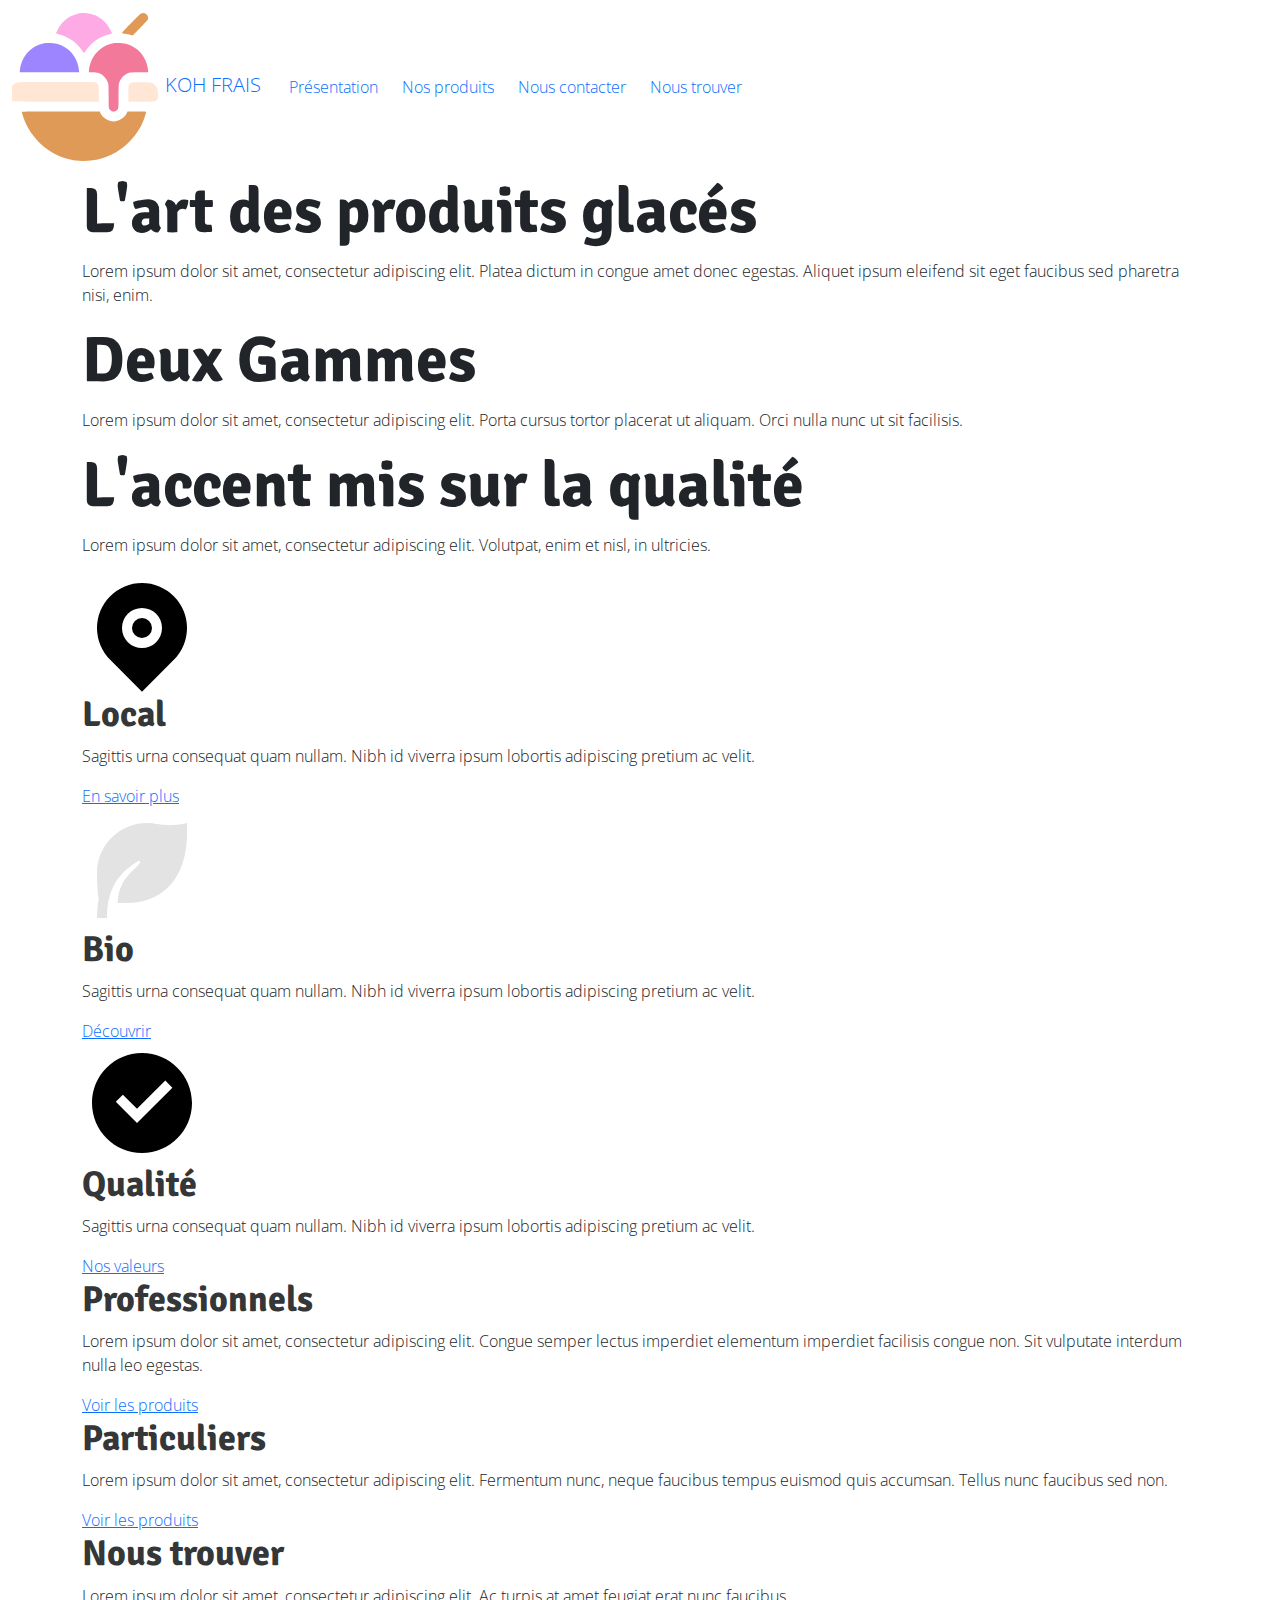
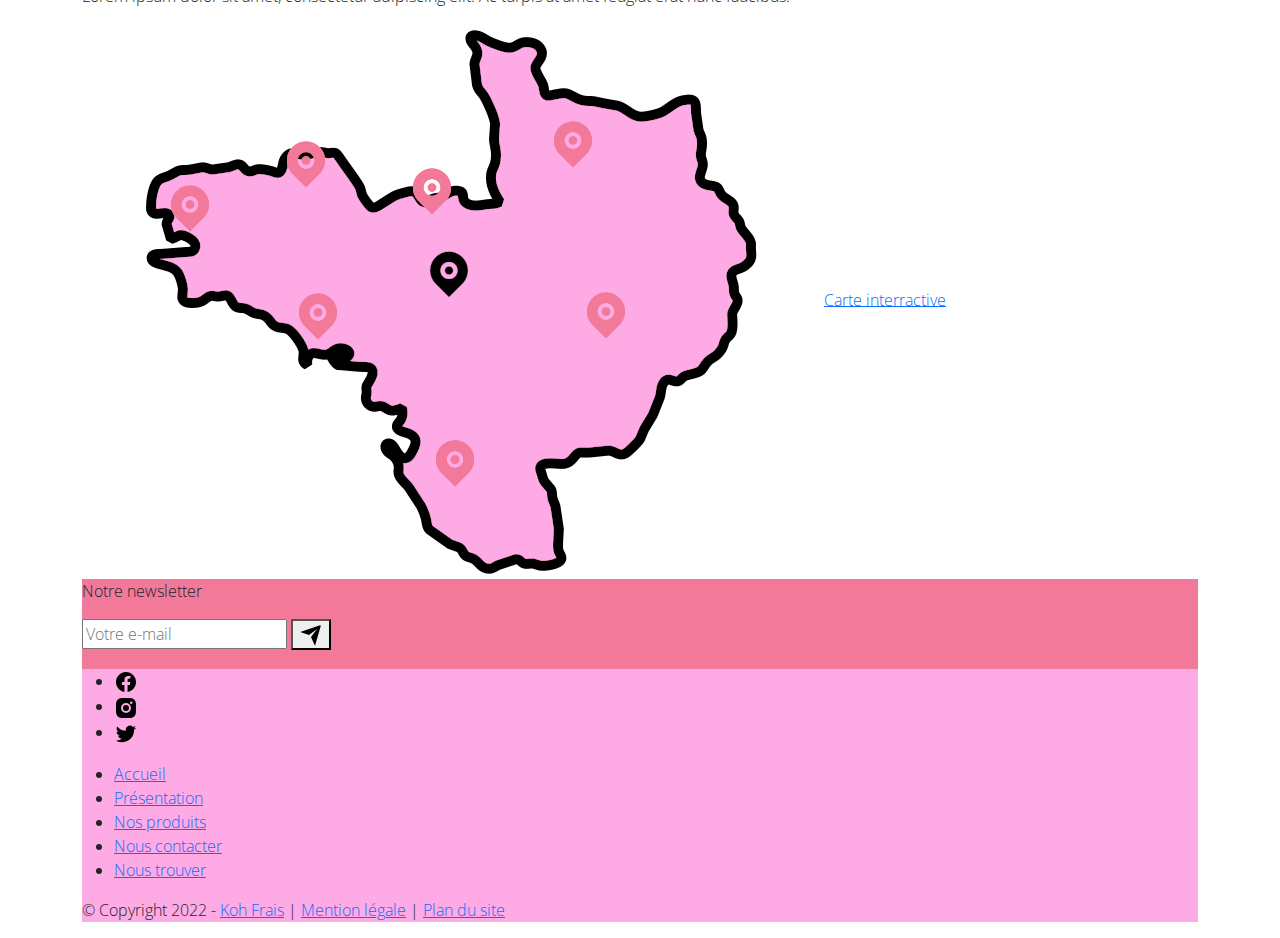
==== index.html @ e8407a73 "Ajout du javascript" ====
<!DOCTYPE html>
<html lang="en">

<head>
    <meta charset="UTF-8">
    <title>Accueil - KohFrais</title>
    <link rel="stylesheet" href="style/bootstrap/bootstrap.css">
    <link rel="stylesheet" href="style/style.css">
</head>

<body>
    <header>
        <nav class="navbar navbar-expand-lg">
            <div class="container-fluid">
                <a href="index.html" class="navbar-brand">
                    <img src="assets/logo/logo_short.svg" alt="Logo de KOHFRAIS">
                    KOH FRAIS
                </a>
                <button class="navbar-toggler" type="button" data-bs-toggle="collapse" data-bs-target="#header_liens" aria-controls="header_liens" aria-expanded="false" aria-label="Afficher le menu">
                    <span class="navbar-toggler-icon"></span>
                </button>
                <div class="collapse navbar-collapse" id="header_liens">
                    <ul class="navbar-nav">
                        <li class="nav-item"><a class="nav-link" href="#">Présentation</a></li>
                        <li class="nav-item"><a class="nav-link" href="#">Nos produits</a></li>
                        <li class="nav-item"><a class="nav-link" href="#">Nous contacter</a></li>
                        <li class="nav-item"><a class="nav-link" href="nous_trouver.html">Nous trouver</a></li>
                    </ul>
                </div>
            </div>
        </nav>
    </header>
    
    <div class="container">
    
        <main>
            <header>
                <div id="slide1">
                    <!-- Première slide -->
                    <!-- L'image sera en fond en CSS -->
                    <h1>L'art des produits glacés</h1>
                    <p>Lorem ipsum dolor sit amet, consectetur adipiscing elit. Platea dictum in congue amet donec egestas.
                        Aliquet ipsum eleifend sit eget faucibus sed pharetra nisi, enim.</p>
                </div>
                <div id="slide2">
                    <!-- Deuxième slide, avec d'une part l'image et d'autre part le contenu -->
                    <div></div>
                    <div>
                        <h1>Deux Gammes</h1>
                        <p>Lorem ipsum dolor sit amet, consectetur adipiscing elit. Porta cursus tortor placerat ut aliquam.
                            Orci nulla nunc ut sit facilisis.</p>
                    </div>
                </div>
                <div id="slide3">
                    <!-- Troisième slide, avec d'une part le contenu et d'autre part l'image -->
                    <div>
                        <h1>L'accent mis sur la qualité</h1>
                        <p>Lorem ipsum dolor sit amet, consectetur adipiscing elit. Volutpat, enim et nisl, in ultricies.
                        </p>
                    </div>
                </div>
                <div>
                    <!-- Indicateurs de slide -->
                    <span></span>
                    <span></span>
                    <span></span>
                </div>
            </header>
    
            <article>
                <!-- Zone de mise en avant -->
                <div>
                    <img src="assets/icones/map-pin.svg" alt="icone local">
                    <h2>Local</h2>
                    <p>Sagittis urna consequat quam nullam. Nibh id viverra ipsum lobortis adipiscing pretium ac velit.</p>
                    <a href="#">En savoir plus</a>
                </div>
                <div>
                    <img src="assets/icones/feuille.svg" alt="icone bio">
                    <h2>Bio</h2>
                    <p>Sagittis urna consequat quam nullam. Nibh id viverra ipsum lobortis adipiscing pretium ac velit.</p>
                    <a href="#">Découvrir</a>
                </div>
                <div>
                    <img src="assets/icones/checkbox.svg" alt="icone qualité">
                    <h2>Qualité</h2>
                    <p>Sagittis urna consequat quam nullam. Nibh id viverra ipsum lobortis adipiscing pretium ac velit.</p>
                    <a href="#">Nos valeurs</a>
                </div>
            </article>
    
            <!-- Zone de mise en avant pour les pros et les particuliers -->
            <article>
                <div>
                    <div>
                        <!-- Image pour les pros -->
                    </div>
                    <div>
                        <h2>Professionnels</h2>
                        <p>Lorem ipsum dolor sit amet, consectetur adipiscing elit. Congue semper lectus imperdiet elementum
                            imperdiet facilisis congue non. Sit vulputate interdum nulla leo egestas.</p>
                        <a href="gamme_pro.html">Voir les produits</a>
                    </div>
                </div>
                <div>
                    <div>
                        <h2>Particuliers</h2>
                        <p>Lorem ipsum dolor sit amet, consectetur adipiscing elit. Fermentum nunc, neque faucibus tempus
                            euismod quis accumsan. Tellus nunc faucibus sed non.</p>
                        <a href="#">Voir les produits</a>
                    </div>
                    <div>
                        <!-- Image pour les particuliers -->
                    </div>
                </div>
            </article>
    
            <article>
                <h2>Nous trouver</h2>
                <p>Lorem ipsum dolor sit amet, consectetur adipiscing elit. Ac turpis at amet feugiat erat nunc faucibus.
                </p>
                <img src="assets/carte_bretagne_accueil.png" alt="Carte de la Bretagne" />
                <a href="nous_trouver.html">Carte interractive</a>
            </article>
        </main>
    
        <footer>
            <div>
                <p>Notre newsletter</p>
                <form action="post">
                    <input type="text" placeholder="Votre e-mail">
                    <button><img src="assets/icones/envoyer.svg" alt=""></button>
                    <!-- texte temporaire pour montrer le bouton de validation-->
                </form>
            </div>
    
            <div>
                <ul>
                    <li><img src="assets/icones/facebook.svg" alt="Facebook"></li>
                    <li><img src="assets/icones/instagram.svg" alt="Instagram"></li>
                    <li><img src="assets/icones/twitter.svg" alt="Twitter"></li>
                </ul>
                <ul>
                    <li><a href="index.html">Accueil</a></li>
                    <li><a href="#">Présentation</a></li>
                    <li><a href="#">Nos produits</a></li>
                    <li><a href="#">Nous contacter</a></li>
                    <li><a href="nous_trouver.html">Nous trouver</a></li>
                </ul>
                <p>© Copyright 2022 - <a href="#">Koh Frais</a> | <a href="#">Mention légale</a> | <a href="#">Plan du
                        site</a></p>
            </div>
        </footer>
    </div>

    <script src="script/bootstrap/bootstrap.bundle.min.js"></script>
</body>

</html>
---- style/style.css ----
@font-face {
    font-family: "Open Sans Light";
    src: url("../fonts/OpenSans-Light.woff") format("woff"),
         url("../fonts/OpenSans-Light.woff2") format("woff2");
}

@font-face {
    font-family: "Open Sans Regular";
    src: url("../fonts/OpenSans-Regular.woff") format("woff"),
         url("../fonts/OpenSans-Regular.woff2") format("woff2");
}

@font-face {
    font-family: "Open Sans SemiBold";
    src: url("../fonts/OpenSans-SemiBold.woff") format("woff"),
         url("../fonts/OpenSans-SemiBold.woff2") format("woff2");
}

@font-face {
    font-family: "Signika";
    src: url("../fonts/Signika-Bold.woff") format("woff"),
         url("../fonts/Signika-Bold.woff") format("woff2");
}

body {
    font-family: "Open Sans Light", sans-serif;
}

strong, em {
    font-family: "Open Sans SemiBold", sans-serif;
}

h1, h2 {
    font-family: "Signika", sans-serif;
}

h1 {
    font-size: 4rem;
}

h2 {
    font-size: 2.25rem;
    color: #343637;
}

caption {
    color: black;
}

button div {
    position: relative;
    width: 40px;
    height: 40px;
}

button div img {
    position: absolute;
    top: 0;
    left: 0;
}

button.collapsed div img:first-child {
    display: none;
}

button:not(.collapsed) div img:last-child {
    display: none;
}

footer > div:first-child {
    background-color: #F27999;
}

footer > div:last-child {
    background-color: #FEAAE5;
}

.nav-item {
    padding-left: 4px;
    padding-right: 4px;
}

.btn-success {
    background-color: #F27999;
    border-color: #F27999;
}
@media screen and (max-width: 991px) {
    table.w-75 {
        width: 100%!important;
    }
    main h1 {
        text-align: center;
        font-size: 3rem;
    }
}


/* FOOTER*/
.search {
    display: flex;
    align-items: center;
    justify-content: center;
    margin-left: 40px;
}

.searchInput {
    background-color: #f4f2f2;
    border: none;
    padding: .7rem 2rem;
    border-radius: 100px;
    margin-right: -3.25rem;
    width: 300px;
}

.searchButton {
    border: none;
    background-color: #f4f2f2;
    margin-bottom: 20px;
}

.searchIcon {
    height: 2rem;
    width: 2rem;
}
footer input{
    margin-bottom: 20px;
}
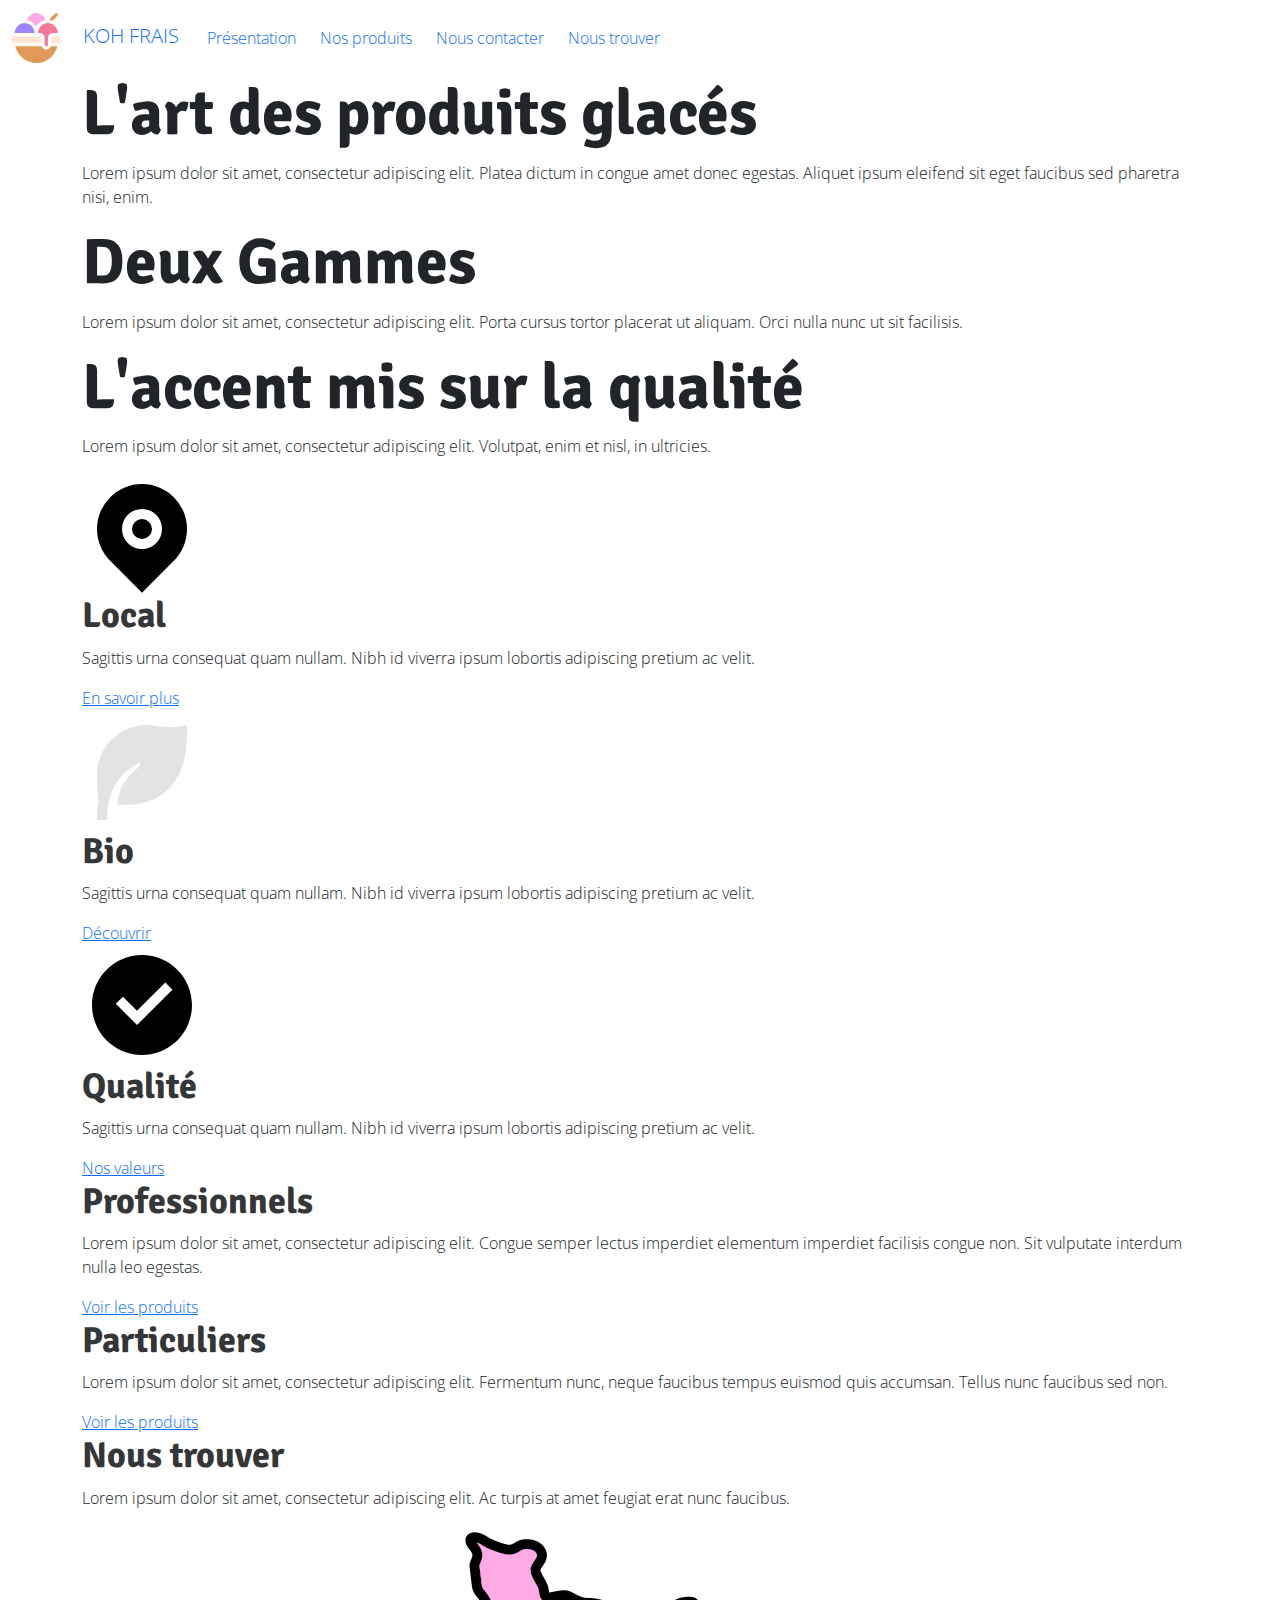
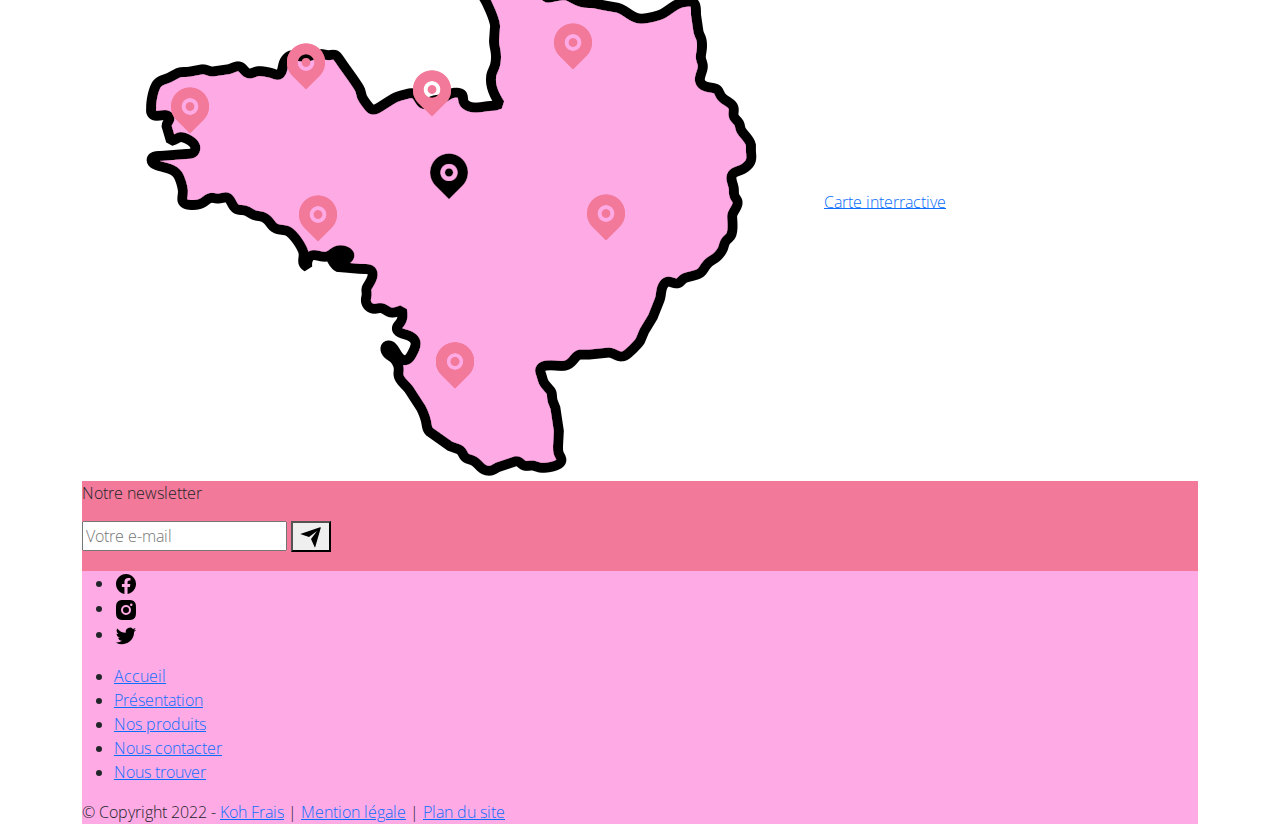
==== commit 73de56b0: "Mise en forme des images" ====
--- a/index.html
+++ b/index.html
@@ -10,14 +10,14 @@
 
 <body>
     <header>
-        <nav class="navbar navbar-expand-lg">
+        <nav class="navbar navbar-expand-md">
             <div class="container-fluid">
                 <a href="index.html" class="navbar-brand">
-                    <img src="assets/logo/logo_short.svg" alt="Logo de KOHFRAIS">
+                    <img src="assets/logo/logo_short.svg" height="50" width="50" class="me-3" alt="Logo de KOHFRAIS">
                     KOH FRAIS
                 </a>
                 <button class="navbar-toggler" type="button" data-bs-toggle="collapse" data-bs-target="#header_liens" aria-controls="header_liens" aria-expanded="false" aria-label="Afficher le menu">
-                    <span class="navbar-toggler-icon"></span>
+                    <img src="assets/icones/menu.svg" alt="Icone Hamburger" height="50" width="50">
                 </button>
                 <div class="collapse navbar-collapse" id="header_liens">
                     <ul class="navbar-nav">
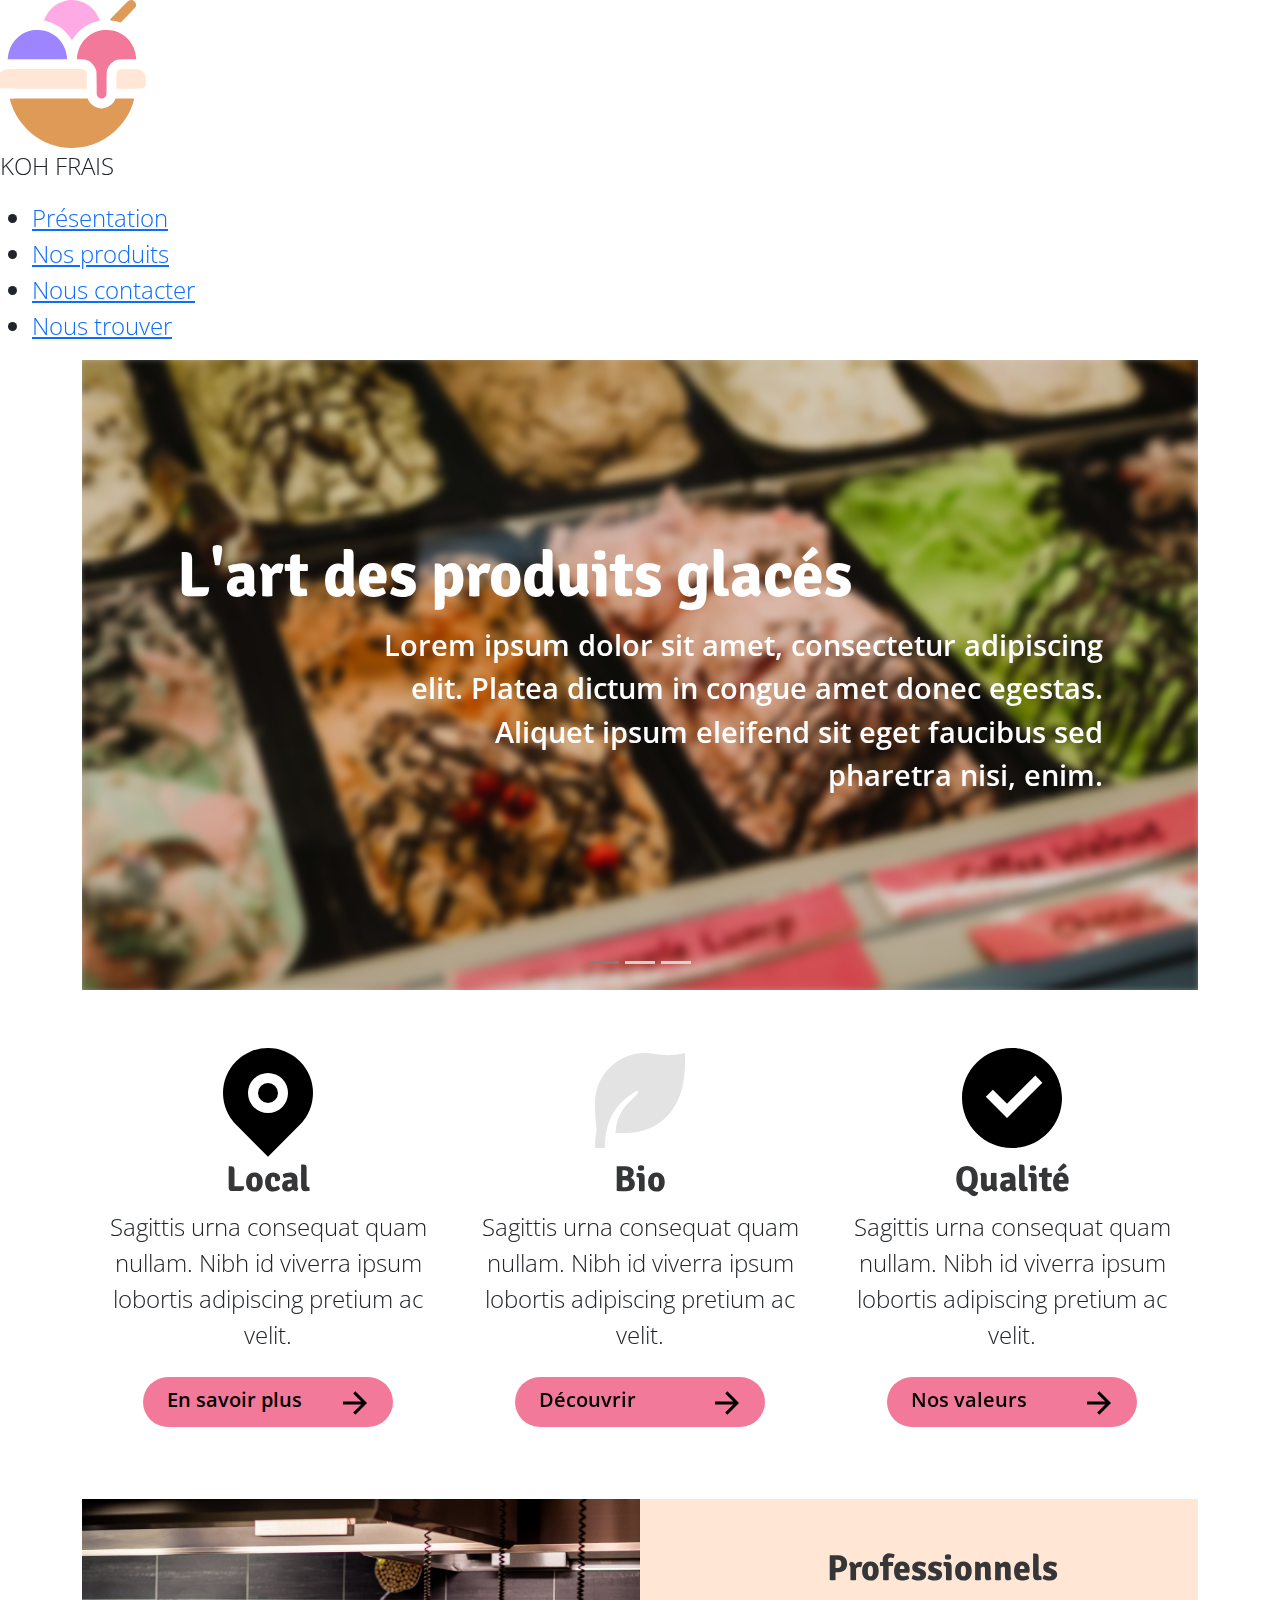
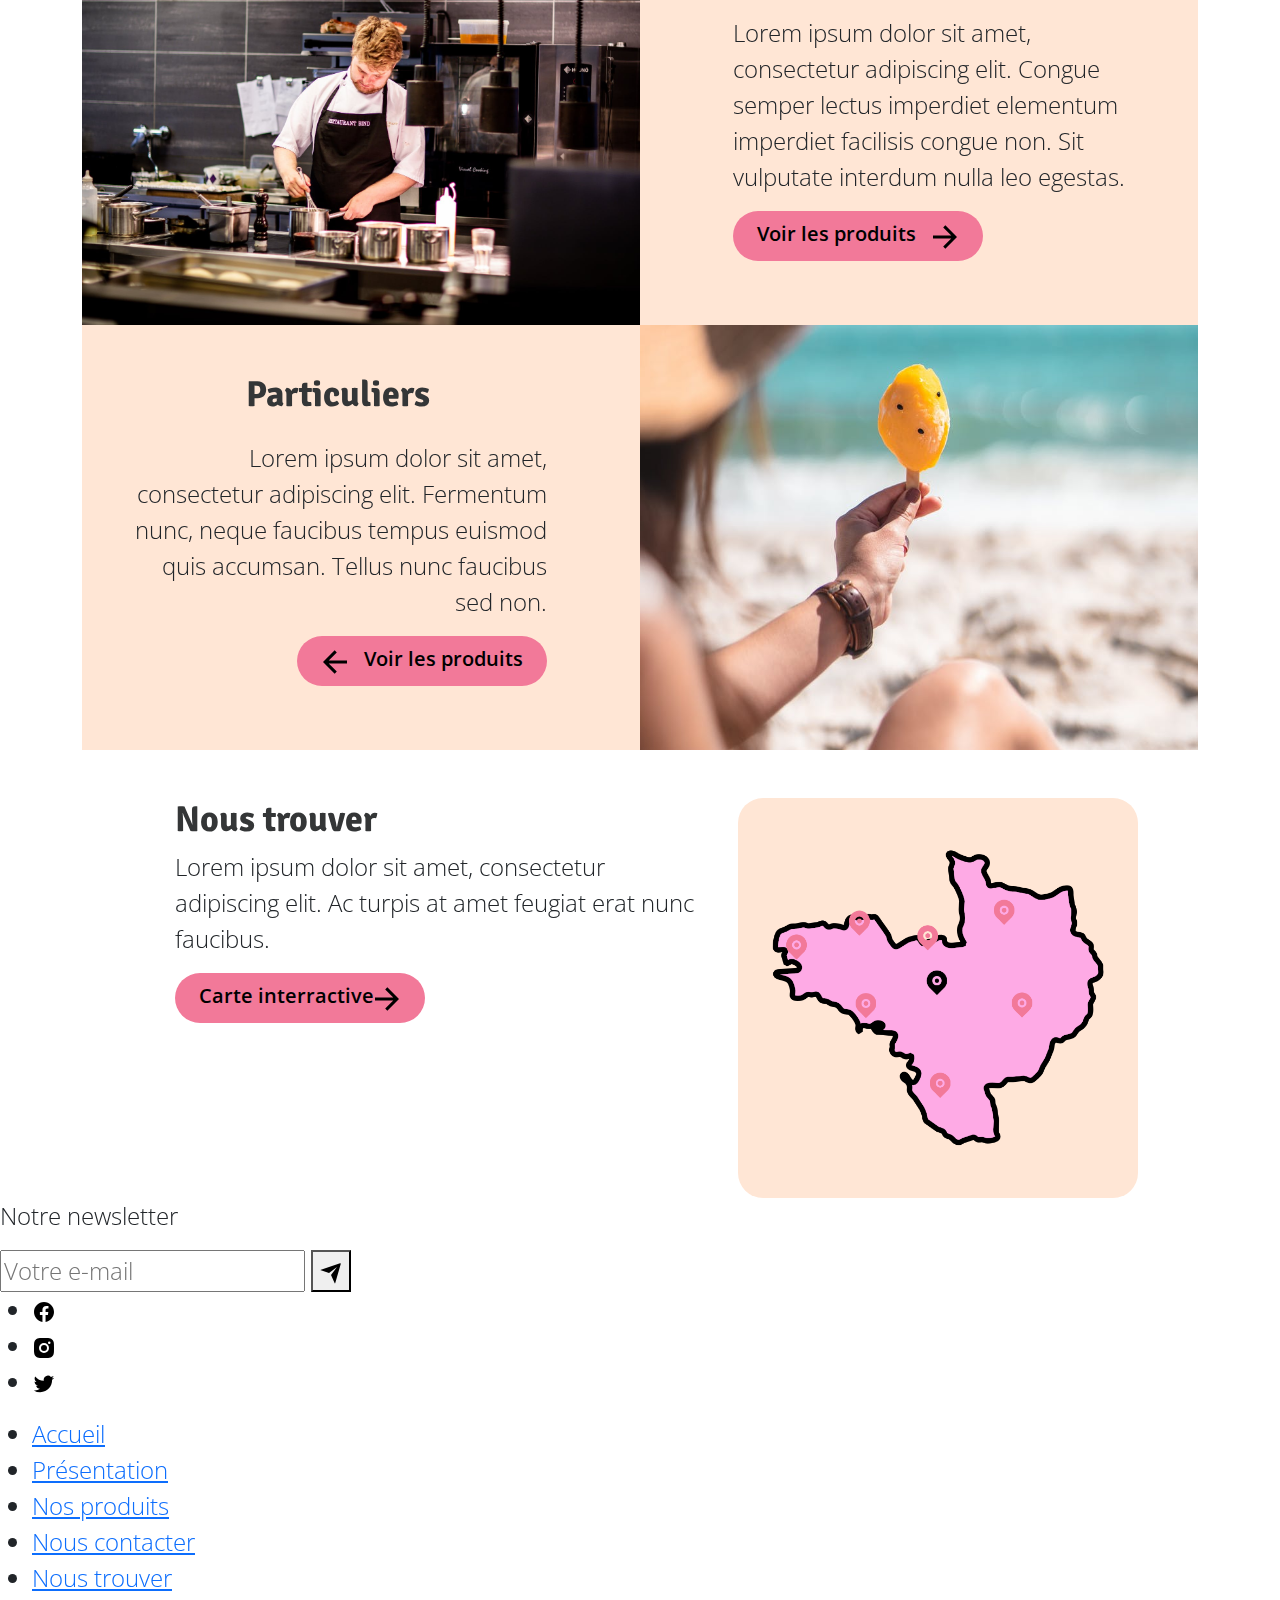
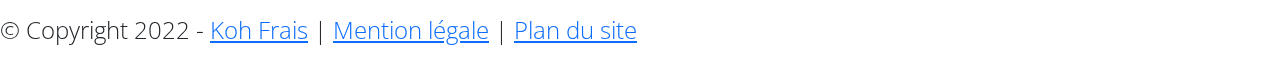
==== commit 8064a3b8: "Ajout mise en forme accueil" ====
--- a/index.html
+++ b/index.html
@@ -6,154 +6,206 @@
     <title>Accueil - KohFrais</title>
     <link rel="stylesheet" href="style/bootstrap/bootstrap.css">
     <link rel="stylesheet" href="style/style.css">
+    <link rel="stylesheet" href="style/accueil.css">
 </head>
 
 <body>
     <header>
-        <nav class="navbar navbar-expand-md">
-            <div class="container-fluid">
-                <a href="index.html" class="navbar-brand">
-                    <img src="assets/logo/logo_short.svg" height="50" width="50" class="me-3" alt="Logo de KOHFRAIS">
-                    KOH FRAIS
-                </a>
-                <button class="navbar-toggler" type="button" data-bs-toggle="collapse" data-bs-target="#header_liens" aria-controls="header_liens" aria-expanded="false" aria-label="Afficher le menu">
-                    <img src="assets/icones/menu.svg" alt="Icone Hamburger" height="50" width="50">
-                </button>
-                <div class="collapse navbar-collapse" id="header_liens">
-                    <ul class="navbar-nav">
-                        <li class="nav-item"><a class="nav-link" href="#">Présentation</a></li>
-                        <li class="nav-item"><a class="nav-link" href="#">Nos produits</a></li>
-                        <li class="nav-item"><a class="nav-link" href="#">Nous contacter</a></li>
-                        <li class="nav-item"><a class="nav-link" href="nous_trouver.html">Nous trouver</a></li>
-                    </ul>
-                </div>
-            </div>
+        <nav>
+            <a href="index.html"><img src="assets/logo/logo_short.svg" alt="Logo de KOHFRAIS"></a>
+            <p>KOH FRAIS</p>
+            <ul>
+                <li><a href="#">Présentation</a></li>
+                <li><a href="#">Nos produits</a></li>
+                <li><a href="#">Nous contacter</a></li>
+                <li><a href="nous_trouver.html">Nous trouver</a></li>
+            </ul>
         </nav>
     </header>
-    
-    <div class="container">
-    
-        <main>
-            <header>
-                <div id="slide1">
+
+    <main class="container">
+        <header id="carousel_accueil" class="carousel slide mb-5" data-bs-ride="carousel">
+            <div class="carousel-indicators d-none d-md-flex">
+                <!-- Indicateurs de slide -->
+                <button type="button" data-bs-target="#carousel_accueil" data-bs-slide-to="0" class="active"
+                    aria-current="true" aria-label="Slide 1"></button>
+                <button type="button" data-bs-target="#carousel_accueil" data-bs-slide-to="1"
+                    aria-label="Slide 2"></button>
+                <button type="button" data-bs-target="#carousel_accueil" data-bs-slide-to="2"
+                    aria-label="Slide 2"></button>
+            </div>
+
+            <div class="carousel-inner">
+                <div id="slide1" class="carousel-item active">
                     <!-- Première slide -->
-                    <!-- L'image sera en fond en CSS -->
-                    <h1>L'art des produits glacés</h1>
-                    <p>Lorem ipsum dolor sit amet, consectetur adipiscing elit. Platea dictum in congue amet donec egestas.
-                        Aliquet ipsum eleifend sit eget faucibus sed pharetra nisi, enim.</p>
-                </div>
-                <div id="slide2">
+                    <div>
+                        <!-- Image de fond -->
+                    </div>
+                    <div class="w-100 h-100 d-flex flex-column justify-content-center">
+                        <!-- Les lignes sont centrées verticalement -->
+                        <div class="row">
+                            <h1 class="col-10 offset-1">L'art des produits glacés</h1>
+                        </div>
+                        <div class="row">
+                            <p class="col-8 offset-3 text-end">
+                                Lorem ipsum dolor sit amet, consectetur adipiscing elit. Platea dictum in congue
+                                amet donec egestas.
+                                Aliquet ipsum eleifend sit eget faucibus sed pharetra nisi, enim.
+                            </p>
+                        </div>
+                    </div>
+                </div>
+                <div id="slide2" class="carousel-item">
                     <!-- Deuxième slide, avec d'une part l'image et d'autre part le contenu -->
-                    <div></div>
-                    <div>
-                        <h1>Deux Gammes</h1>
-                        <p>Lorem ipsum dolor sit amet, consectetur adipiscing elit. Porta cursus tortor placerat ut aliquam.
-                            Orci nulla nunc ut sit facilisis.</p>
-                    </div>
-                </div>
-                <div id="slide3">
+                    <div class="row h-100">
+                        <div class="col-6 col-md-7 h-100"></div>
+                        <div class="col-6 col-md-5 h-100 d-flex flex-column justify-content-evenly">
+                            <h1 class="px-4">Deux Gammes</h1>
+                            <p class="px-4">Lorem ipsum dolor sit amet, consectetur adipiscing elit. Porta cursus
+                                tortor placerat ut aliquam.
+                                Orci nulla nunc ut sit facilisis.</p>
+                            <a href="#gammes" class="px-4 btn-lg rounded-pill mx-5 w-auto">Découvrir</a>
+                        </div>
+                    </div>
+                </div>
+                <div id="slide3" class="carousel-item">
                     <!-- Troisième slide, avec d'une part le contenu et d'autre part l'image -->
-                    <div>
-                        <h1>L'accent mis sur la qualité</h1>
-                        <p>Lorem ipsum dolor sit amet, consectetur adipiscing elit. Volutpat, enim et nisl, in ultricies.
-                        </p>
-                    </div>
-                </div>
-                <div>
-                    <!-- Indicateurs de slide -->
-                    <span></span>
-                    <span></span>
-                    <span></span>
-                </div>
-            </header>
-    
-            <article>
-                <!-- Zone de mise en avant -->
-                <div>
+                    <div class="row h-100">
+                        <div class="col-6 col-md-5 h-100 d-flex flex-column justify-content-evenly">
+                            <h1 class="px-4">L'accent mis sur la qualité</h1>
+                            <p class="px-4">Lorem ipsum dolor sit amet, consectetur adipiscing elit. Volutpat, enim
+                                et nisl, in ultricies.
+                            </p>
+                        </div>
+                        <div class="col-6 col-md-7 h-100"></div>
+                    </div>
+                </div>
+            </div>
+
+            <!-- Boutons de navigation de slide dans les petites tailles d'écran -->
+            <button class="carousel-control-prev d-md-none flex-column justify-content-end" type="button"
+                data-bs-target="#carousel_accueil" data-bs-slide="prev">
+                <span class="carousel-control-prev-icon" aria-hidden="true"></span>
+                <span class="visually-hidden">Précédent</span>
+            </button>
+            <button class="carousel-control-next d-md-none flex-column justify-content-end" type="button"
+                data-bs-target="#carousel_accueil" data-bs-slide="next">
+                <span class="carousel-control-next-icon" aria-hidden="true"></span>
+                <span class="visually-hidden">Suivant</span>
+            </button>
+
+        </header>
+
+        <article class="d-flex flex-column flex-lg-row align-items-center mb-5 align-items-lg-start">
+            <!-- Zone de mise en avant -->
+            <div class="d-flex flex-lg-column col-11 col-lg-4 align-items-center mb-4 text-lg-center">
+                <div class="col-3 col-lg-12 text-center">
                     <img src="assets/icones/map-pin.svg" alt="icone local">
                     <h2>Local</h2>
-                    <p>Sagittis urna consequat quam nullam. Nibh id viverra ipsum lobortis adipiscing pretium ac velit.</p>
-                    <a href="#">En savoir plus</a>
-                </div>
-                <div>
+                </div>
+                <p class="mb-4 ps-3 pe-lg-3">Sagittis urna consequat quam nullam. Nibh id viverra ipsum lobortis
+                    adipiscing pretium ac velit.</p>
+                <a href="#" class="d-none d-lg-inline btn-lg rounded-pill px-4 text-start">En savoir plus</a>
+            </div>
+            <div class="d-flex flex-lg-column col-11 col-lg-4 align-items-center mb-4 text-lg-center">
+                <div class="col-3 col-lg-12 text-center">
                     <img src="assets/icones/feuille.svg" alt="icone bio">
                     <h2>Bio</h2>
-                    <p>Sagittis urna consequat quam nullam. Nibh id viverra ipsum lobortis adipiscing pretium ac velit.</p>
-                    <a href="#">Découvrir</a>
-                </div>
-                <div>
+                </div>
+                <p class="mb-4 ps-3 pe-lg-3">Sagittis urna consequat quam nullam. Nibh id viverra ipsum lobortis
+                    adipiscing pretium ac velit.</p>
+                <a href="#" class="d-none d-lg-inline btn-lg rounded-pill px-4 text-start">Découvrir</a>
+            </div>
+            <div class="d-flex flex-lg-column col-11 col-lg-4 align-items-center mb-4 text-lg-center">
+                <div class="col-3 col-lg-12 text-center">
                     <img src="assets/icones/checkbox.svg" alt="icone qualité">
                     <h2>Qualité</h2>
-                    <p>Sagittis urna consequat quam nullam. Nibh id viverra ipsum lobortis adipiscing pretium ac velit.</p>
-                    <a href="#">Nos valeurs</a>
-                </div>
-            </article>
-    
-            <!-- Zone de mise en avant pour les pros et les particuliers -->
-            <article>
-                <div>
-                    <div>
-                        <!-- Image pour les pros -->
-                    </div>
-                    <div>
-                        <h2>Professionnels</h2>
-                        <p>Lorem ipsum dolor sit amet, consectetur adipiscing elit. Congue semper lectus imperdiet elementum
+                </div>
+                <p class="mb-4 ps-3 pe-lg-3">Sagittis urna consequat quam nullam. Nibh id viverra ipsum lobortis
+                    adipiscing pretium ac velit.</p>
+                <a href="#" class="d-none d-lg-inline btn-lg rounded-pill px-4 text-start">Nos valeurs</a>
+            </div>
+        </article>
+
+        <!-- Zone de mise en avant pour les pros et les particuliers -->
+        <article id="gammes" class="mb-5">
+            <div class="h-50 d-flex flew-row">
+                <div class="d-none d-md-block">
+                </div>
+                <div class="my-5">
+                    <div class="col-10 col-md-9 offset-1 offset-md-2 mb-2">
+                        <h2 class="text-center mb-4">Professionnels</h2>
+                        <p>Lorem ipsum dolor sit amet, consectetur adipiscing elit. Congue semper lectus imperdiet
+                            elementum
                             imperdiet facilisis congue non. Sit vulputate interdum nulla leo egestas.</p>
-                        <a href="gamme_pro.html">Voir les produits</a>
-                    </div>
-                </div>
-                <div>
-                    <div>
-                        <h2>Particuliers</h2>
-                        <p>Lorem ipsum dolor sit amet, consectetur adipiscing elit. Fermentum nunc, neque faucibus tempus
+                        <p class="text-center text-md-start">
+                            <a href="gamme_pro.html" class="btn-lg rounded-pill px-4">Voir les produits</a>
+                        </p>
+                    </div>
+                </div>
+            </div>
+            <div class="h-50 d-flex flew-row">
+                <div class="mb-5 mt-md-5">
+                    <div class="col-10 col-md-9 offset-1 text-md-end">
+                        <h2 class="text-center mb-4">Particuliers</h2>
+                        <p>Lorem ipsum dolor sit amet, consectetur adipiscing elit. Fermentum nunc, neque faucibus
+                            tempus
                             euismod quis accumsan. Tellus nunc faucibus sed non.</p>
-                        <a href="#">Voir les produits</a>
-                    </div>
-                    <div>
-                        <!-- Image pour les particuliers -->
-                    </div>
-                </div>
-            </article>
-    
-            <article>
-                <h2>Nous trouver</h2>
-                <p>Lorem ipsum dolor sit amet, consectetur adipiscing elit. Ac turpis at amet feugiat erat nunc faucibus.
+                        <p class="text-center text-md-end">
+                            <a href="#" class="btn-lg btn-left rounded-pill px-4">Voir les produits</a>
+                        </p>
+                    </div>
+                </div>
+                <div class="d-none d-md-block">
+                    <!-- Image pour les particuliers -->
+                </div>
+            </div>
+        </article>
+
+        <article class="d-flex flex-column flex-lg-row col-lg-10 offset-lg-1">
+            <div>
+                <h2 class="text-center text-lg-start">Nous trouver</h2>
+                <p class="col-10 offset-1 col-lg-12 offset-lg-0">Lorem ipsum dolor sit amet, consectetur adipiscing elit. Ac turpis at amet feugiat erat nunc
+                    faucibus.
                 </p>
-                <img src="assets/carte_bretagne_accueil.png" alt="Carte de la Bretagne" />
-                <a href="nous_trouver.html">Carte interractive</a>
-            </article>
-        </main>
-    
-        <footer>
+                <a class="btn-lg rounded-pill px-4 offset-7 d-none d-lg-inline-block col-lg-12 offset-lg-0" href="nous_trouver.html">Carte interractive</a>
+            </div>
             <div>
-                <p>Notre newsletter</p>
-                <form action="post">
-                    <input type="text" placeholder="Votre e-mail">
-                    <button><img src="assets/icones/envoyer.svg" alt=""></button>
-                    <!-- texte temporaire pour montrer le bouton de validation-->
-                </form>
-            </div>
-    
-            <div>
-                <ul>
-                    <li><img src="assets/icones/facebook.svg" alt="Facebook"></li>
-                    <li><img src="assets/icones/instagram.svg" alt="Instagram"></li>
-                    <li><img src="assets/icones/twitter.svg" alt="Twitter"></li>
-                </ul>
-                <ul>
-                    <li><a href="index.html">Accueil</a></li>
-                    <li><a href="#">Présentation</a></li>
-                    <li><a href="#">Nos produits</a></li>
-                    <li><a href="#">Nous contacter</a></li>
-                    <li><a href="nous_trouver.html">Nous trouver</a></li>
-                </ul>
-                <p>© Copyright 2022 - <a href="#">Koh Frais</a> | <a href="#">Mention légale</a> | <a href="#">Plan du
-                        site</a></p>
-            </div>
-        </footer>
-    </div>
+                <img id="carte" class="offset-1" src="assets/carte_bretagne_accueil.png" alt="Carte de la Bretagne" />
+                <a class="btn-lg rounded-pill px-4 offset-7 d-lg-none" href="nous_trouver.html">Carte interractive</a>
+            </div>
+        </article>
+    </main>
+
+    <footer>
+        <div>
+            <p>Notre newsletter</p>
+            <form action="post">
+                <input type="text" placeholder="Votre e-mail">
+                <button><img src="assets/icones/envoyer.svg" alt=""></button>
+                <!-- texte temporaire pour montrer le bouton de validation-->
+            </form>
+        </div>
+
+        <div>
+            <ul>
+                <li><img src="assets/icones/facebook.svg" alt="Facebook"></li>
+                <li><img src="assets/icones/instagram.svg" alt="Instagram"></li>
+                <li><img src="assets/icones/twitter.svg" alt="Twitter"></li>
+            </ul>
+            <ul>
+                <li><a href="index.html">Accueil</a></li>
+                <li><a href="#">Présentation</a></li>
+                <li><a href="#">Nos produits</a></li>
+                <li><a href="#">Nous contacter</a></li>
+                <li><a href="nous_trouver.html">Nous trouver</a></li>
+            </ul>
+            <p>© Copyright 2022 - <a href="#">Koh Frais</a> | <a href="#">Mention légale</a> | <a href="#">Plan du
+                    site</a></p>
+        </div>
+    </footer>
 
     <script src="script/bootstrap/bootstrap.bundle.min.js"></script>
 </body>
 
-</html>+</html>
--- a/style/style.css
+++ b/style/style.css
@@ -24,6 +24,7 @@
 
 body {
     font-family: "Open Sans Light", sans-serif;
+    font-size: 1.5rem;
 }
 
 strong, em {
@@ -43,85 +44,189 @@
     color: #343637;
 }
 
-caption {
+/* slider */
+#carousel_accueil, #carousel_accueil > div > div {
+    height: 70vh;
+    min-height: 500px;
+}
+
+#carousel_accueil #slide1 {
+    position: relative;
+    color: white;
+    overflow: hidden;
+}
+
+#carousel_accueil #slide1 p {
+    font-family: "Open Sans SemiBold", sans-serif;
+    font-size: 1.8rem;
+}
+
+#carousel_accueil #slide1 > div:first-child {
+    /* Fond de la slide */
+    position: absolute;
+    z-index: -1;
+    background-image: url("../image/bac_glace.jpg");
+    background-size: cover;
+    background-position: center;
+    filter: blur(4px);
+
+    /* Enlever les bords blancs dus au flou */
+    height: calc(100% + 8px);
+    width: calc(100% + 8px);
+    left: -4px;
+    top: -4px;
+}
+
+#carousel_accueil #slide1 > div:last-child {
+    background-color: #00000020;
+}
+
+#carousel_accueil #slide2 > div > div:first-child {
+    background-image: url("../image/coupe_individuelle.jpg");
+    background-size: cover;
+    background-position: center;
+}
+
+#carousel_accueil #slide3 > div > div:last-child {
+    background-image: url("../image/personne_farine.jpeg");
+    background-size: cover;
+    background-position: center;
+}
+
+/* Indicateurs du sliders */
+
+#carousel_accueil .carousel-indicators * {
+    opacity: 0.9 !important;
+}
+
+#carousel_accueil .carousel-indicators :not(.active) {
+    background-color: #DDDDDD;
+}
+#carousel_accueil .carousel-indicators .active {
+    background-color: #808080;
+}
+
+#carousel_accueil .carousel-control-next-icon {
+    background-image: url("../assets/icones/slider-suivant.svg") !important;
+}
+
+#carousel_accueil .carousel-control-prev-icon {
+    background-image: url("../assets/icones/slider-precedent.svg") !important;
+}
+
+#carousel_accueil .carousel-control-next-icon, #carousel_accueil .carousel-control-prev-icon {
+    height: 75px;
+    width: 75px;
+}
+
+/* Zone de mide en avant */
+
+#carousel_accueil + article img {
+    height: 120px;
+    width: 120px;
+}
+
+/* Zone des gammes */
+#gammes {
+    background-color: #FFE6D5;
+}
+
+#gammes > div:first-child > div:first-child {
+    background-image: url("../image/chef_cuisine.jpeg");
+    background-size: cover;
+    background-position: center;
+}
+
+#gammes > div > div {
+    width: 50%;
+}
+
+#gammes > div:last-child > div:last-child {
+    background-image: url("../image/glace_plage.jpeg");
+    background-size: cover;
+    background-position: center;
+}
+
+/* Boutons à flèches */
+
+.btn-lg {
+    display: inline-block;
+    background-color: #F27999;
+    text-decoration: none;
     color: black;
-}
-
-button div {
+    font-family: "Open Sans SemiBold";
+    width: 250px;
+    height: 50px;
     position: relative;
-    width: 40px;
-    height: 40px;
-}
-
-button div img {
+}
+
+.btn-lg::after {
+    content: url("../assets/icones/fleche-droite.svg");
+    display: inline;
     position: absolute;
-    top: 0;
-    left: 0;
-}
-
-button.collapsed div img:first-child {
-    display: none;
-}
-
-button:not(.collapsed) div img:last-child {
-    display: none;
-}
-
-footer > div:first-child {
-    background-color: #F27999;
-}
-
-footer > div:last-child {
-    background-color: #FEAAE5;
-}
-
-.nav-item {
-    padding-left: 4px;
-    padding-right: 4px;
-}
-
-.btn-success {
-    background-color: #F27999;
-    border-color: #F27999;
-}
+    right: 20px;
+    transition: right 200ms, left 200ms;
+}
+
+.btn-lg:hover {
+    color: black;
+}
+
+.btn-left::after {
+    /* Version flèche à gauche */
+    content: url("../assets/icones/fleche-gauche.svg") !important;
+    right: unset;
+    left: 20px;
+}
+
+.btn-lg:hover::after {
+    right: 10px;
+}
+
+.btn-left:hover::after {
+    /* Version flèche à gauche */
+    right: unset;
+    left: 10px;
+}
+
+/* Zone nous trouver */
+#gammes + article img {
+    background-color: #FFE6D5;
+    border-radius: 25px;
+    object-fit: contain;
+    object-position: center;
+    height: 400px;
+    width: 400px;
+}
+
+#gammes + article img + a {
+    position: relative;
+    top: -25px;
+}
+
+/* Point de rupture bootstrap md */
 @media screen and (max-width: 991px) {
-    table.w-75 {
-        width: 100%!important;
-    }
-    main h1 {
-        text-align: center;
-        font-size: 3rem;
-    }
-}
-
-
-/* FOOTER*/
-.search {
-    display: flex;
-    align-items: center;
-    justify-content: center;
-    margin-left: 40px;
-}
-
-.searchInput {
-    background-color: #f4f2f2;
-    border: none;
-    padding: .7rem 2rem;
-    border-radius: 100px;
-    margin-right: -3.25rem;
-    width: 300px;
-}
-
-.searchButton {
-    border: none;
-    background-color: #f4f2f2;
-    margin-bottom: 20px;
-}
-
-.searchIcon {
-    height: 2rem;
-    width: 2rem;
-}
-footer input{
-    margin-bottom: 20px;
+    header + article img {
+        height: 90px;
+        width: 90px;
+    }
+
+    #gammes > div > div {
+        width: 100%;
+    }
+
+    #gammes {
+        height: auto;
+    }
+    #gammes + article img {
+        height: unset;
+        width: 75%;
+    }
+}
+
+@media screen and (max-width: 767px) {
+    .btn-lg::after, .btn-left::after {
+        /* Suppresion de la flèche dans les petits formats */
+        content: none !important;
+    }
 }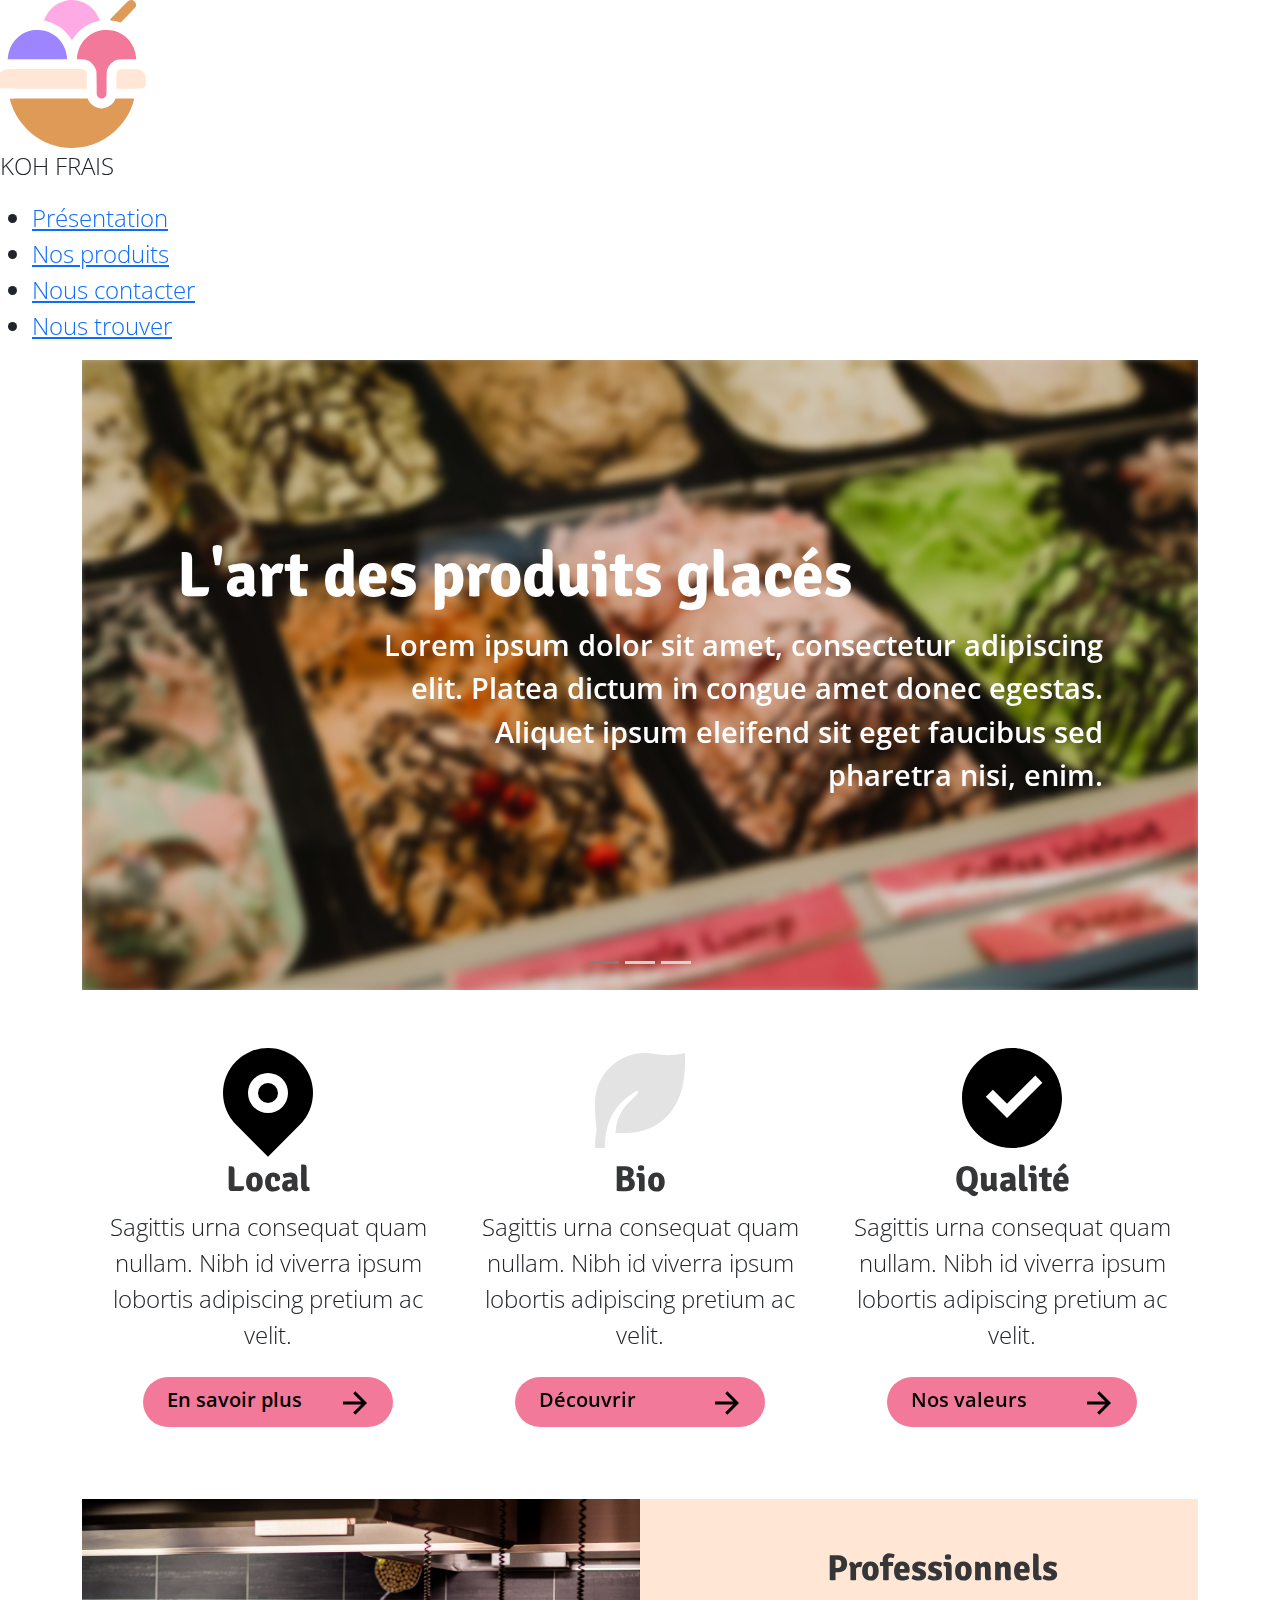
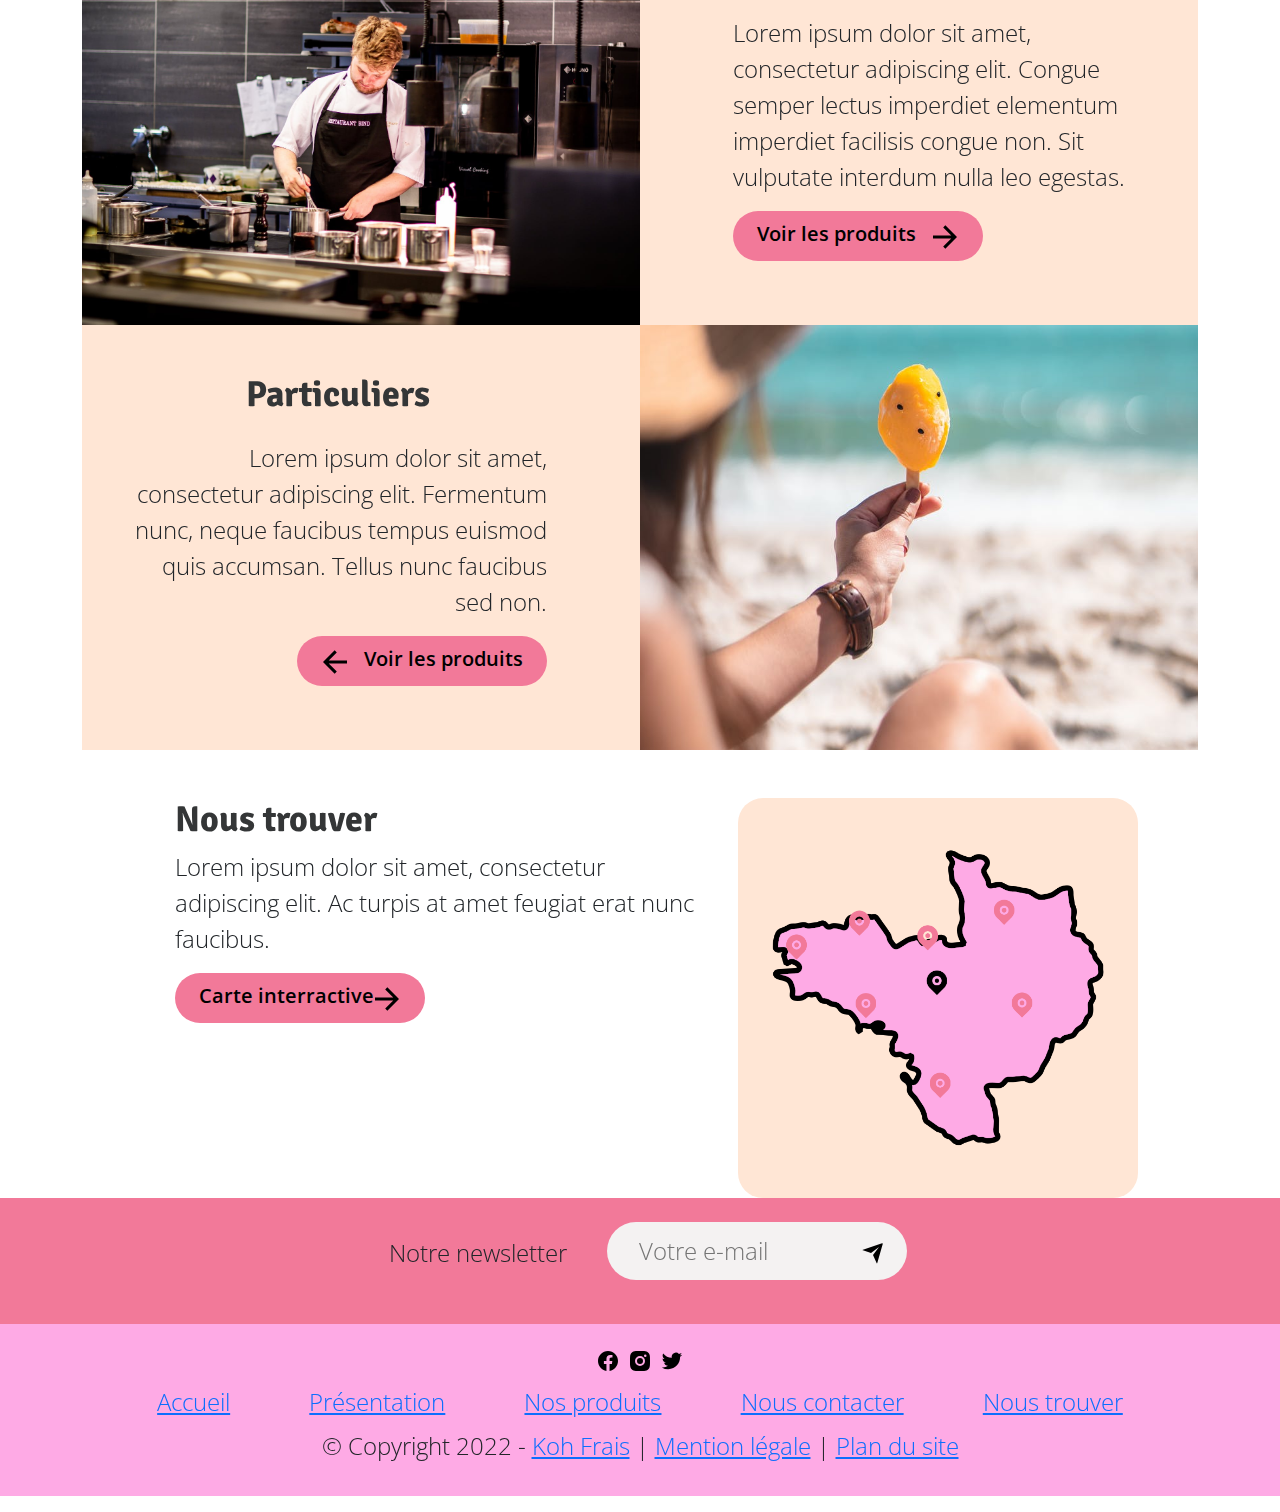
==== commit 24d74854: "Ajout style page nous trouver" ====
--- a/index.html
+++ b/index.html
@@ -178,32 +178,40 @@
     </main>
 
     <footer>
-        <div>
-            <p>Notre newsletter</p>
-            <form action="post">
-                <input type="text" placeholder="Votre e-mail">
-                <button><img src="assets/icones/envoyer.svg" alt=""></button>
-                <!-- texte temporaire pour montrer le bouton de validation-->
-            </form>
+        <div class="py-4">
+           <div class="text-center container d-flex justify-content-center align-items-center">
+              <p>Notre newsletter</p>
+              <form action="#">
+                 <input type="text" placeholder="Votre e-mail">
+                 <button>
+                    <img src="assets/icones/envoyer.svg" alt="Logo envoyer">
+                 </button>
+              </form>
+           </div>
         </div>
 
-        <div>
-            <ul>
-                <li><img src="assets/icones/facebook.svg" alt="Facebook"></li>
-                <li><img src="assets/icones/instagram.svg" alt="Instagram"></li>
-                <li><img src="assets/icones/twitter.svg" alt="Twitter"></li>
-            </ul>
-            <ul>
-                <li><a href="index.html">Accueil</a></li>
-                <li><a href="#">Présentation</a></li>
-                <li><a href="#">Nos produits</a></li>
-                <li><a href="#">Nous contacter</a></li>
-                <li><a href="nous_trouver.html">Nous trouver</a></li>
-            </ul>
-            <p>© Copyright 2022 - <a href="#">Koh Frais</a> | <a href="#">Mention légale</a> | <a href="#">Plan du
-                    site</a></p>
+
+
+        <div class="py-3 mb-3">
+           <div class="text-center container">
+              <ul class="nav justify-content-center">
+                 <li class="nav-item"><img src="assets/icones/facebook.svg" alt=""></li>
+                 <li class="nav-item"><img src="assets/icones/instagram.svg" alt=""></li>
+                 <li class="nav-item"><img src="assets/icones/twitter.svg" alt=""></li>
+              </ul>
+              <ul class="nav justify-content-evenly my-2">
+                 <li class="nav-item"><a href="index.html">Accueil</a></li>
+                 <li class="nav-item"><a href="#">Présentation</a></li>
+                 <li class="nav-item"><a href="#">Nos produits</a></li>
+                 <li class="nav-item"><a href="#">Nous contacter</a></li>
+                 <li class="nav-item"><a href="nous_trouver.html">Nous trouver</a></li>
+              </ul>
+              <p>© Copyright 2022 - <a href="#">Koh Frais</a> | <a href="#">Mention légale</a> | <a href="#">Plan du
+                 site</a>
+              </p>
+           </div>
         </div>
-    </footer>
+     </footer>
 
     <script src="script/bootstrap/bootstrap.bundle.min.js"></script>
 </body>
--- a/style/style.css
+++ b/style/style.css
@@ -229,4 +229,79 @@
         /* Suppresion de la flèche dans les petits formats */
         content: none !important;
     }
-}+}
+caption {
+    color: black;
+}
+
+.accordion-button span {
+    position: relative;
+    width: 40px;
+    height: 40px;
+}
+
+.accordion-button span img {
+    position: absolute;
+    top: 0;
+    left: 0;
+}
+
+.accordion-button.collapsed span img:first-child {
+    display: none;
+}
+
+.accordion-button:not(.collapsed) span img:last-child {
+    display: none;
+}
+
+.btn-success {
+    background-color: #F27999;
+    border-color: #F27999;
+}
+@media screen and (max-width: 991px) {
+    table.w-75 {
+        width: 100%!important;
+    }
+    main h1 {
+        text-align: center;
+        font-size: 3rem;
+    }
+}
+
+
+/* FOOTER*/
+body > footer > div:first-child {
+    background-color: #F27999;
+}
+
+body > footer > div:last-child {
+    background-color: #FEAAE5;
+}
+
+body > footer .nav-item {
+    padding-left: 4px;
+    padding-right: 4px;
+}
+
+body > footer form{
+    display: flex;
+    align-items: center;
+    justify-content: center;
+    margin-left: 40px;
+}
+
+body > footer input {
+    background-color: #f4f2f2;
+    border: none;
+    padding: .7rem 2rem;
+    border-radius: 100px;
+    margin-right: -3.25rem;
+    width: 300px;
+    margin-bottom: 20px;
+}
+
+body > footer button {
+    border: none;
+    background-color: #f4f2f2;
+    margin-bottom: 20px;
+}
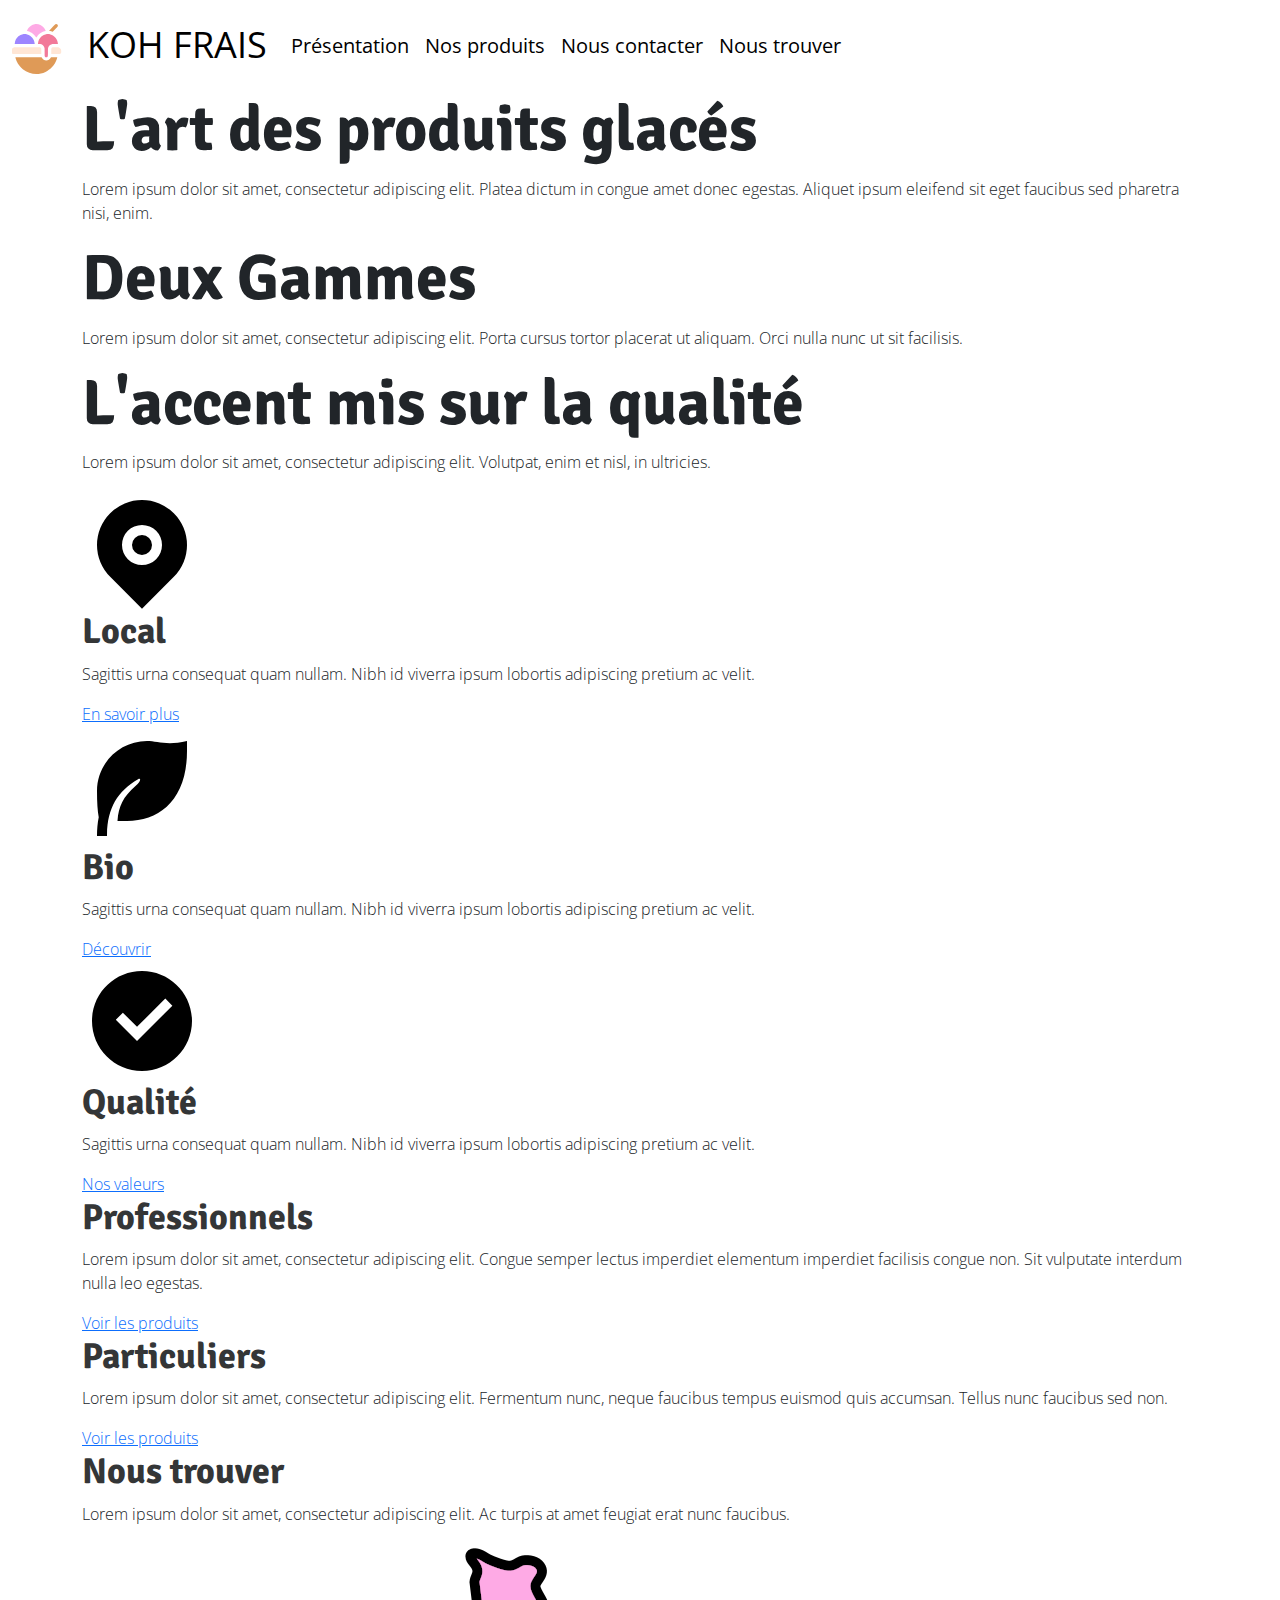
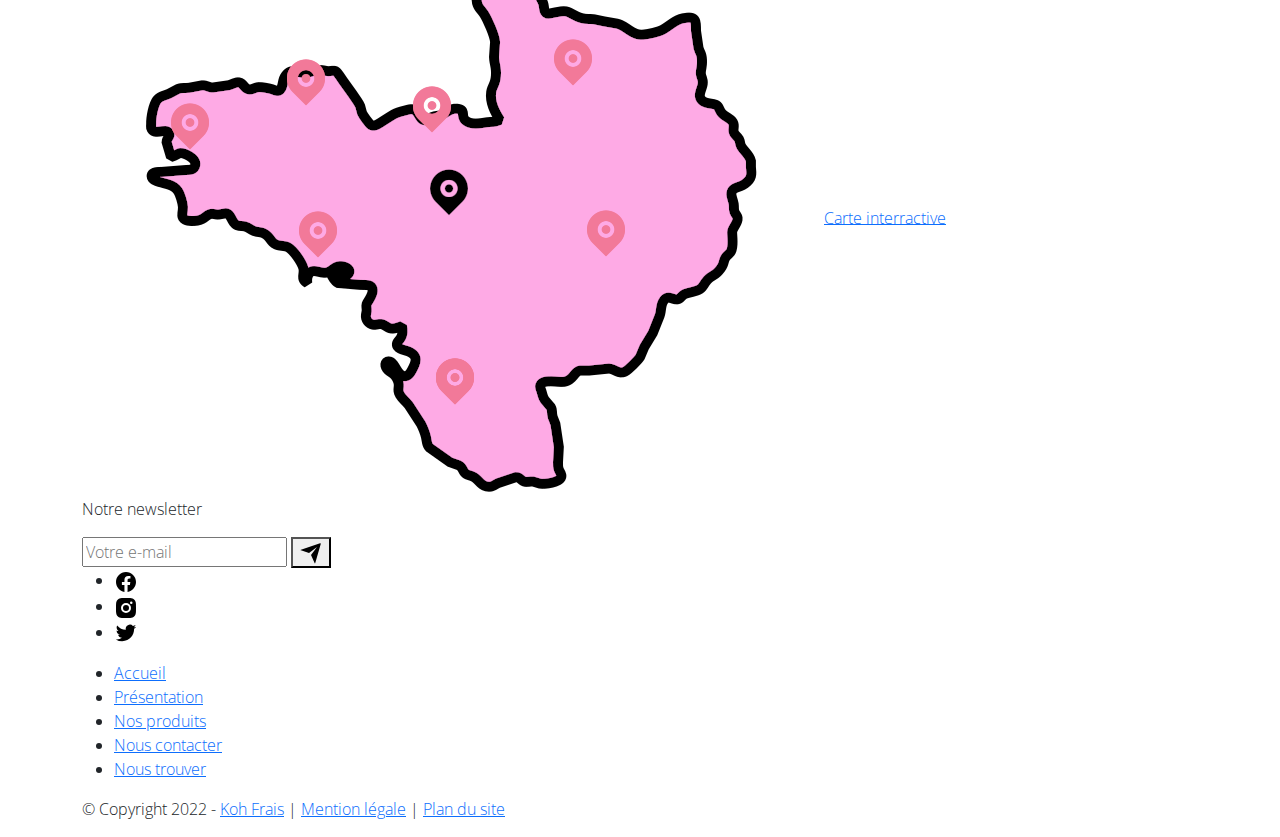
==== commit daf41914: "Mise en forme du menu mobile" ====
--- a/index.html
+++ b/index.html
@@ -6,214 +6,154 @@
     <title>Accueil - KohFrais</title>
     <link rel="stylesheet" href="style/bootstrap/bootstrap.css">
     <link rel="stylesheet" href="style/style.css">
-    <link rel="stylesheet" href="style/accueil.css">
 </head>
 
 <body>
     <header>
-        <nav>
-            <a href="index.html"><img src="assets/logo/logo_short.svg" alt="Logo de KOHFRAIS"></a>
-            <p>KOH FRAIS</p>
-            <ul>
-                <li><a href="#">Présentation</a></li>
-                <li><a href="#">Nos produits</a></li>
-                <li><a href="#">Nous contacter</a></li>
-                <li><a href="nous_trouver.html">Nous trouver</a></li>
-            </ul>
+        <nav class="navbar navbar-expand-lg">
+            <div class="container-fluid">
+                <a href="index.html" class="navbar-brand">
+                    <img src="assets/logo/logo_short.svg" height="50" width="50" class="me-3" alt="Logo de KOHFRAIS">
+                    KOH FRAIS
+                </a>
+                <button class="navbar-toggler" type="button" data-bs-toggle="collapse" data-bs-target="#header_liens" aria-controls="header_liens" aria-expanded="false" aria-label="Afficher le menu">
+                    <img src="assets/icones/menu.svg" alt="Icone Hamburger" height="50" width="50">
+                </button>
+                <div class="collapse navbar-collapse" id="header_liens">
+                    <ul class="navbar-nav">
+                        <li class="nav-item"><a class="nav-link" href="#">Présentation</a></li>
+                        <li class="nav-item"><a class="nav-link" href="#">Nos produits</a></li>
+                        <li class="nav-item"><a class="nav-link" href="#">Nous contacter</a></li>
+                        <li class="nav-item"><a class="nav-link" href="nous_trouver.html">Nous trouver</a></li>
+                    </ul>
+                </div>
+            </div>
         </nav>
     </header>
-
-    <main class="container">
-        <header id="carousel_accueil" class="carousel slide mb-5" data-bs-ride="carousel">
-            <div class="carousel-indicators d-none d-md-flex">
-                <!-- Indicateurs de slide -->
-                <button type="button" data-bs-target="#carousel_accueil" data-bs-slide-to="0" class="active"
-                    aria-current="true" aria-label="Slide 1"></button>
-                <button type="button" data-bs-target="#carousel_accueil" data-bs-slide-to="1"
-                    aria-label="Slide 2"></button>
-                <button type="button" data-bs-target="#carousel_accueil" data-bs-slide-to="2"
-                    aria-label="Slide 2"></button>
-            </div>
-
-            <div class="carousel-inner">
-                <div id="slide1" class="carousel-item active">
+    
+    <div class="container">
+    
+        <main>
+            <header>
+                <div id="slide1">
                     <!-- Première slide -->
+                    <!-- L'image sera en fond en CSS -->
+                    <h1>L'art des produits glacés</h1>
+                    <p>Lorem ipsum dolor sit amet, consectetur adipiscing elit. Platea dictum in congue amet donec egestas.
+                        Aliquet ipsum eleifend sit eget faucibus sed pharetra nisi, enim.</p>
+                </div>
+                <div id="slide2">
+                    <!-- Deuxième slide, avec d'une part l'image et d'autre part le contenu -->
+                    <div></div>
                     <div>
-                        <!-- Image de fond -->
-                    </div>
-                    <div class="w-100 h-100 d-flex flex-column justify-content-center">
-                        <!-- Les lignes sont centrées verticalement -->
-                        <div class="row">
-                            <h1 class="col-10 offset-1">L'art des produits glacés</h1>
-                        </div>
-                        <div class="row">
-                            <p class="col-8 offset-3 text-end">
-                                Lorem ipsum dolor sit amet, consectetur adipiscing elit. Platea dictum in congue
-                                amet donec egestas.
-                                Aliquet ipsum eleifend sit eget faucibus sed pharetra nisi, enim.
-                            </p>
-                        </div>
+                        <h1>Deux Gammes</h1>
+                        <p>Lorem ipsum dolor sit amet, consectetur adipiscing elit. Porta cursus tortor placerat ut aliquam.
+                            Orci nulla nunc ut sit facilisis.</p>
                     </div>
                 </div>
-                <div id="slide2" class="carousel-item">
-                    <!-- Deuxième slide, avec d'une part l'image et d'autre part le contenu -->
-                    <div class="row h-100">
-                        <div class="col-6 col-md-7 h-100"></div>
-                        <div class="col-6 col-md-5 h-100 d-flex flex-column justify-content-evenly">
-                            <h1 class="px-4">Deux Gammes</h1>
-                            <p class="px-4">Lorem ipsum dolor sit amet, consectetur adipiscing elit. Porta cursus
-                                tortor placerat ut aliquam.
-                                Orci nulla nunc ut sit facilisis.</p>
-                            <a href="#gammes" class="px-4 btn-lg rounded-pill mx-5 w-auto">Découvrir</a>
-                        </div>
-                    </div>
-                </div>
-                <div id="slide3" class="carousel-item">
+                <div id="slide3">
                     <!-- Troisième slide, avec d'une part le contenu et d'autre part l'image -->
-                    <div class="row h-100">
-                        <div class="col-6 col-md-5 h-100 d-flex flex-column justify-content-evenly">
-                            <h1 class="px-4">L'accent mis sur la qualité</h1>
-                            <p class="px-4">Lorem ipsum dolor sit amet, consectetur adipiscing elit. Volutpat, enim
-                                et nisl, in ultricies.
-                            </p>
-                        </div>
-                        <div class="col-6 col-md-7 h-100"></div>
-                    </div>
-                </div>
-            </div>
-
-            <!-- Boutons de navigation de slide dans les petites tailles d'écran -->
-            <button class="carousel-control-prev d-md-none flex-column justify-content-end" type="button"
-                data-bs-target="#carousel_accueil" data-bs-slide="prev">
-                <span class="carousel-control-prev-icon" aria-hidden="true"></span>
-                <span class="visually-hidden">Précédent</span>
-            </button>
-            <button class="carousel-control-next d-md-none flex-column justify-content-end" type="button"
-                data-bs-target="#carousel_accueil" data-bs-slide="next">
-                <span class="carousel-control-next-icon" aria-hidden="true"></span>
-                <span class="visually-hidden">Suivant</span>
-            </button>
-
-        </header>
-
-        <article class="d-flex flex-column flex-lg-row align-items-center mb-5 align-items-lg-start">
-            <!-- Zone de mise en avant -->
-            <div class="d-flex flex-lg-column col-11 col-lg-4 align-items-center mb-4 text-lg-center">
-                <div class="col-3 col-lg-12 text-center">
-                    <img src="assets/icones/map-pin.svg" alt="icone local">
-                    <h2>Local</h2>
-                </div>
-                <p class="mb-4 ps-3 pe-lg-3">Sagittis urna consequat quam nullam. Nibh id viverra ipsum lobortis
-                    adipiscing pretium ac velit.</p>
-                <a href="#" class="d-none d-lg-inline btn-lg rounded-pill px-4 text-start">En savoir plus</a>
-            </div>
-            <div class="d-flex flex-lg-column col-11 col-lg-4 align-items-center mb-4 text-lg-center">
-                <div class="col-3 col-lg-12 text-center">
-                    <img src="assets/icones/feuille.svg" alt="icone bio">
-                    <h2>Bio</h2>
-                </div>
-                <p class="mb-4 ps-3 pe-lg-3">Sagittis urna consequat quam nullam. Nibh id viverra ipsum lobortis
-                    adipiscing pretium ac velit.</p>
-                <a href="#" class="d-none d-lg-inline btn-lg rounded-pill px-4 text-start">Découvrir</a>
-            </div>
-            <div class="d-flex flex-lg-column col-11 col-lg-4 align-items-center mb-4 text-lg-center">
-                <div class="col-3 col-lg-12 text-center">
-                    <img src="assets/icones/checkbox.svg" alt="icone qualité">
-                    <h2>Qualité</h2>
-                </div>
-                <p class="mb-4 ps-3 pe-lg-3">Sagittis urna consequat quam nullam. Nibh id viverra ipsum lobortis
-                    adipiscing pretium ac velit.</p>
-                <a href="#" class="d-none d-lg-inline btn-lg rounded-pill px-4 text-start">Nos valeurs</a>
-            </div>
-        </article>
-
-        <!-- Zone de mise en avant pour les pros et les particuliers -->
-        <article id="gammes" class="mb-5">
-            <div class="h-50 d-flex flew-row">
-                <div class="d-none d-md-block">
-                </div>
-                <div class="my-5">
-                    <div class="col-10 col-md-9 offset-1 offset-md-2 mb-2">
-                        <h2 class="text-center mb-4">Professionnels</h2>
-                        <p>Lorem ipsum dolor sit amet, consectetur adipiscing elit. Congue semper lectus imperdiet
-                            elementum
-                            imperdiet facilisis congue non. Sit vulputate interdum nulla leo egestas.</p>
-                        <p class="text-center text-md-start">
-                            <a href="gamme_pro.html" class="btn-lg rounded-pill px-4">Voir les produits</a>
+                    <div>
+                        <h1>L'accent mis sur la qualité</h1>
+                        <p>Lorem ipsum dolor sit amet, consectetur adipiscing elit. Volutpat, enim et nisl, in ultricies.
                         </p>
                     </div>
                 </div>
-            </div>
-            <div class="h-50 d-flex flew-row">
-                <div class="mb-5 mt-md-5">
-                    <div class="col-10 col-md-9 offset-1 text-md-end">
-                        <h2 class="text-center mb-4">Particuliers</h2>
-                        <p>Lorem ipsum dolor sit amet, consectetur adipiscing elit. Fermentum nunc, neque faucibus
-                            tempus
-                            euismod quis accumsan. Tellus nunc faucibus sed non.</p>
-                        <p class="text-center text-md-end">
-                            <a href="#" class="btn-lg btn-left rounded-pill px-4">Voir les produits</a>
-                        </p>
+                <div>
+                    <!-- Indicateurs de slide -->
+                    <span></span>
+                    <span></span>
+                    <span></span>
+                </div>
+            </header>
+    
+            <article>
+                <!-- Zone de mise en avant -->
+                <div>
+                    <img src="assets/icones/map-pin.svg" alt="icone local">
+                    <h2>Local</h2>
+                    <p>Sagittis urna consequat quam nullam. Nibh id viverra ipsum lobortis adipiscing pretium ac velit.</p>
+                    <a href="#">En savoir plus</a>
+                </div>
+                <div>
+                    <img src="assets/icones/feuille.svg" alt="icone bio">
+                    <h2>Bio</h2>
+                    <p>Sagittis urna consequat quam nullam. Nibh id viverra ipsum lobortis adipiscing pretium ac velit.</p>
+                    <a href="#">Découvrir</a>
+                </div>
+                <div>
+                    <img src="assets/icones/checkbox.svg" alt="icone qualité">
+                    <h2>Qualité</h2>
+                    <p>Sagittis urna consequat quam nullam. Nibh id viverra ipsum lobortis adipiscing pretium ac velit.</p>
+                    <a href="#">Nos valeurs</a>
+                </div>
+            </article>
+    
+            <!-- Zone de mise en avant pour les pros et les particuliers -->
+            <article>
+                <div>
+                    <div>
+                        <!-- Image pour les pros -->
+                    </div>
+                    <div>
+                        <h2>Professionnels</h2>
+                        <p>Lorem ipsum dolor sit amet, consectetur adipiscing elit. Congue semper lectus imperdiet elementum
+                            imperdiet facilisis congue non. Sit vulputate interdum nulla leo egestas.</p>
+                        <a href="gamme_pro.html">Voir les produits</a>
                     </div>
                 </div>
-                <div class="d-none d-md-block">
-                    <!-- Image pour les particuliers -->
+                <div>
+                    <div>
+                        <h2>Particuliers</h2>
+                        <p>Lorem ipsum dolor sit amet, consectetur adipiscing elit. Fermentum nunc, neque faucibus tempus
+                            euismod quis accumsan. Tellus nunc faucibus sed non.</p>
+                        <a href="#">Voir les produits</a>
+                    </div>
+                    <div>
+                        <!-- Image pour les particuliers -->
+                    </div>
                 </div>
+            </article>
+    
+            <article>
+                <h2>Nous trouver</h2>
+                <p>Lorem ipsum dolor sit amet, consectetur adipiscing elit. Ac turpis at amet feugiat erat nunc faucibus.
+                </p>
+                <img src="assets/carte_bretagne_accueil.png" alt="Carte de la Bretagne" />
+                <a href="nous_trouver.html">Carte interractive</a>
+            </article>
+        </main>
+    
+        <footer>
+            <div>
+                <p>Notre newsletter</p>
+                <form action="post">
+                    <input type="text" placeholder="Votre e-mail">
+                    <button><img src="assets/icones/envoyer.svg" alt=""></button>
+                    <!-- texte temporaire pour montrer le bouton de validation-->
+                </form>
             </div>
-        </article>
-
-        <article class="d-flex flex-column flex-lg-row col-lg-10 offset-lg-1">
+    
             <div>
-                <h2 class="text-center text-lg-start">Nous trouver</h2>
-                <p class="col-10 offset-1 col-lg-12 offset-lg-0">Lorem ipsum dolor sit amet, consectetur adipiscing elit. Ac turpis at amet feugiat erat nunc
-                    faucibus.
-                </p>
-                <a class="btn-lg rounded-pill px-4 offset-7 d-none d-lg-inline-block col-lg-12 offset-lg-0" href="nous_trouver.html">Carte interractive</a>
+                <ul>
+                    <li><img src="assets/icones/facebook.svg" alt="Facebook"></li>
+                    <li><img src="assets/icones/instagram.svg" alt="Instagram"></li>
+                    <li><img src="assets/icones/twitter.svg" alt="Twitter"></li>
+                </ul>
+                <ul>
+                    <li><a href="index.html">Accueil</a></li>
+                    <li><a href="#">Présentation</a></li>
+                    <li><a href="#">Nos produits</a></li>
+                    <li><a href="#">Nous contacter</a></li>
+                    <li><a href="nous_trouver.html">Nous trouver</a></li>
+                </ul>
+                <p>© Copyright 2022 - <a href="#">Koh Frais</a> | <a href="#">Mention légale</a> | <a href="#">Plan du
+                        site</a></p>
             </div>
-            <div>
-                <img id="carte" class="offset-1" src="assets/carte_bretagne_accueil.png" alt="Carte de la Bretagne" />
-                <a class="btn-lg rounded-pill px-4 offset-7 d-lg-none" href="nous_trouver.html">Carte interractive</a>
-            </div>
-        </article>
-    </main>
-
-    <footer>
-        <div class="py-4">
-           <div class="text-center container d-flex justify-content-center align-items-center">
-              <p>Notre newsletter</p>
-              <form action="#">
-                 <input type="text" placeholder="Votre e-mail">
-                 <button>
-                    <img src="assets/icones/envoyer.svg" alt="Logo envoyer">
-                 </button>
-              </form>
-           </div>
-        </div>
-
-
-
-        <div class="py-3 mb-3">
-           <div class="text-center container">
-              <ul class="nav justify-content-center">
-                 <li class="nav-item"><img src="assets/icones/facebook.svg" alt=""></li>
-                 <li class="nav-item"><img src="assets/icones/instagram.svg" alt=""></li>
-                 <li class="nav-item"><img src="assets/icones/twitter.svg" alt=""></li>
-              </ul>
-              <ul class="nav justify-content-evenly my-2">
-                 <li class="nav-item"><a href="index.html">Accueil</a></li>
-                 <li class="nav-item"><a href="#">Présentation</a></li>
-                 <li class="nav-item"><a href="#">Nos produits</a></li>
-                 <li class="nav-item"><a href="#">Nous contacter</a></li>
-                 <li class="nav-item"><a href="nous_trouver.html">Nous trouver</a></li>
-              </ul>
-              <p>© Copyright 2022 - <a href="#">Koh Frais</a> | <a href="#">Mention légale</a> | <a href="#">Plan du
-                 site</a>
-              </p>
-           </div>
-        </div>
-     </footer>
+        </footer>
+    </div>
 
     <script src="script/bootstrap/bootstrap.bundle.min.js"></script>
 </body>
 
-</html>
+</html>--- a/style/style.css
+++ b/style/style.css
@@ -24,7 +24,6 @@
 
 body {
     font-family: "Open Sans Light", sans-serif;
-    font-size: 1.5rem;
 }
 
 strong, em {
@@ -44,264 +43,30 @@
     color: #343637;
 }
 
-/* slider */
-#carousel_accueil, #carousel_accueil > div > div {
-    height: 70vh;
-    min-height: 500px;
-}
-
-#carousel_accueil #slide1 {
-    position: relative;
-    color: white;
-    overflow: hidden;
-}
-
-#carousel_accueil #slide1 p {
-    font-family: "Open Sans SemiBold", sans-serif;
-    font-size: 1.8rem;
-}
-
-#carousel_accueil #slide1 > div:first-child {
-    /* Fond de la slide */
-    position: absolute;
-    z-index: -1;
-    background-image: url("../image/bac_glace.jpg");
-    background-size: cover;
-    background-position: center;
-    filter: blur(4px);
-
-    /* Enlever les bords blancs dus au flou */
-    height: calc(100% + 8px);
-    width: calc(100% + 8px);
-    left: -4px;
-    top: -4px;
-}
-
-#carousel_accueil #slide1 > div:last-child {
-    background-color: #00000020;
-}
-
-#carousel_accueil #slide2 > div > div:first-child {
-    background-image: url("../image/coupe_individuelle.jpg");
-    background-size: cover;
-    background-position: center;
-}
-
-#carousel_accueil #slide3 > div > div:last-child {
-    background-image: url("../image/personne_farine.jpeg");
-    background-size: cover;
-    background-position: center;
-}
-
-/* Indicateurs du sliders */
-
-#carousel_accueil .carousel-indicators * {
-    opacity: 0.9 !important;
-}
-
-#carousel_accueil .carousel-indicators :not(.active) {
-    background-color: #DDDDDD;
-}
-#carousel_accueil .carousel-indicators .active {
-    background-color: #808080;
-}
-
-#carousel_accueil .carousel-control-next-icon {
-    background-image: url("../assets/icones/slider-suivant.svg") !important;
-}
-
-#carousel_accueil .carousel-control-prev-icon {
-    background-image: url("../assets/icones/slider-precedent.svg") !important;
-}
-
-#carousel_accueil .carousel-control-next-icon, #carousel_accueil .carousel-control-prev-icon {
-    height: 75px;
-    width: 75px;
-}
-
-/* Zone de mide en avant */
-
-#carousel_accueil + article img {
-    height: 120px;
-    width: 120px;
-}
-
-/* Zone des gammes */
-#gammes {
-    background-color: #FFE6D5;
-}
-
-#gammes > div:first-child > div:first-child {
-    background-image: url("../image/chef_cuisine.jpeg");
-    background-size: cover;
-    background-position: center;
-}
-
-#gammes > div > div {
-    width: 50%;
-}
-
-#gammes > div:last-child > div:last-child {
-    background-image: url("../image/glace_plage.jpeg");
-    background-size: cover;
-    background-position: center;
-}
-
-/* Boutons à flèches */
-
-.btn-lg {
-    display: inline-block;
-    background-color: #F27999;
-    text-decoration: none;
+/* Barre de navigation */
+body > header .navbar-brand {
+    font-size: 36px;
     color: black;
-    font-family: "Open Sans SemiBold";
-    width: 250px;
-    height: 50px;
-    position: relative;
-}
-
-.btn-lg::after {
-    content: url("../assets/icones/fleche-droite.svg");
-    display: inline;
-    position: absolute;
-    right: 20px;
-    transition: right 200ms, left 200ms;
-}
-
-.btn-lg:hover {
-    color: black;
-}
-
-.btn-left::after {
-    /* Version flèche à gauche */
-    content: url("../assets/icones/fleche-gauche.svg") !important;
-    right: unset;
-    left: 20px;
-}
-
-.btn-lg:hover::after {
-    right: 10px;
-}
-
-.btn-left:hover::after {
-    /* Version flèche à gauche */
-    right: unset;
-    left: 10px;
-}
-
-/* Zone nous trouver */
-#gammes + article img {
-    background-color: #FFE6D5;
-    border-radius: 25px;
-    object-fit: contain;
-    object-position: center;
-    height: 400px;
-    width: 400px;
-}
-
-#gammes + article img + a {
-    position: relative;
-    top: -25px;
-}
-
-/* Point de rupture bootstrap md */
-@media screen and (max-width: 991px) {
-    header + article img {
-        height: 90px;
-        width: 90px;
-    }
-
-    #gammes > div > div {
-        width: 100%;
-    }
-
-    #gammes {
-        height: auto;
-    }
-    #gammes + article img {
-        height: unset;
-        width: 75%;
-    }
-}
-
-@media screen and (max-width: 767px) {
-    .btn-lg::after, .btn-left::after {
-        /* Suppresion de la flèche dans les petits formats */
-        content: none !important;
-    }
-}
-caption {
-    color: black;
-}
-
-.accordion-button span {
-    position: relative;
-    width: 40px;
-    height: 40px;
-}
-
-.accordion-button span img {
-    position: absolute;
-    top: 0;
-    left: 0;
-}
-
-.accordion-button.collapsed span img:first-child {
-    display: none;
-}
-
-.accordion-button:not(.collapsed) span img:last-child {
-    display: none;
-}
-
-.btn-success {
-    background-color: #F27999;
-    border-color: #F27999;
-}
-@media screen and (max-width: 991px) {
-    table.w-75 {
-        width: 100%!important;
-    }
-    main h1 {
-        text-align: center;
-        font-size: 3rem;
-    }
+    font-family: "Open Sans Regular", sans-serif;
 }
 
 
-/* FOOTER*/
-body > footer > div:first-child {
-    background-color: #F27999;
+body > header .nav-link {
+    display: inline-block;
+    font-size: 20px;
+    color: black;
+    font-family: "Open Sans Regular", sans-serif;
+    height: 100%;
+    line-height: 60px;
 }
 
-body > footer > div:last-child {
-    background-color: #FEAAE5;
-}
+@media screen and (max-width: 991px) {
+    body > header .nav-item {
+        height: 80px;
+        border-bottom: 2px solid rgba(0, 0, 0, .25);
+    }
 
-body > footer .nav-item {
-    padding-left: 4px;
-    padding-right: 4px;
-}
-
-body > footer form{
-    display: flex;
-    align-items: center;
-    justify-content: center;
-    margin-left: 40px;
-}
-
-body > footer input {
-    background-color: #f4f2f2;
-    border: none;
-    padding: .7rem 2rem;
-    border-radius: 100px;
-    margin-right: -3.25rem;
-    width: 300px;
-    margin-bottom: 20px;
-}
-
-body > footer button {
-    border: none;
-    background-color: #f4f2f2;
-    margin-bottom: 20px;
-}
+    body > header .nav-link {
+        margin: auto 30px;
+    }
+}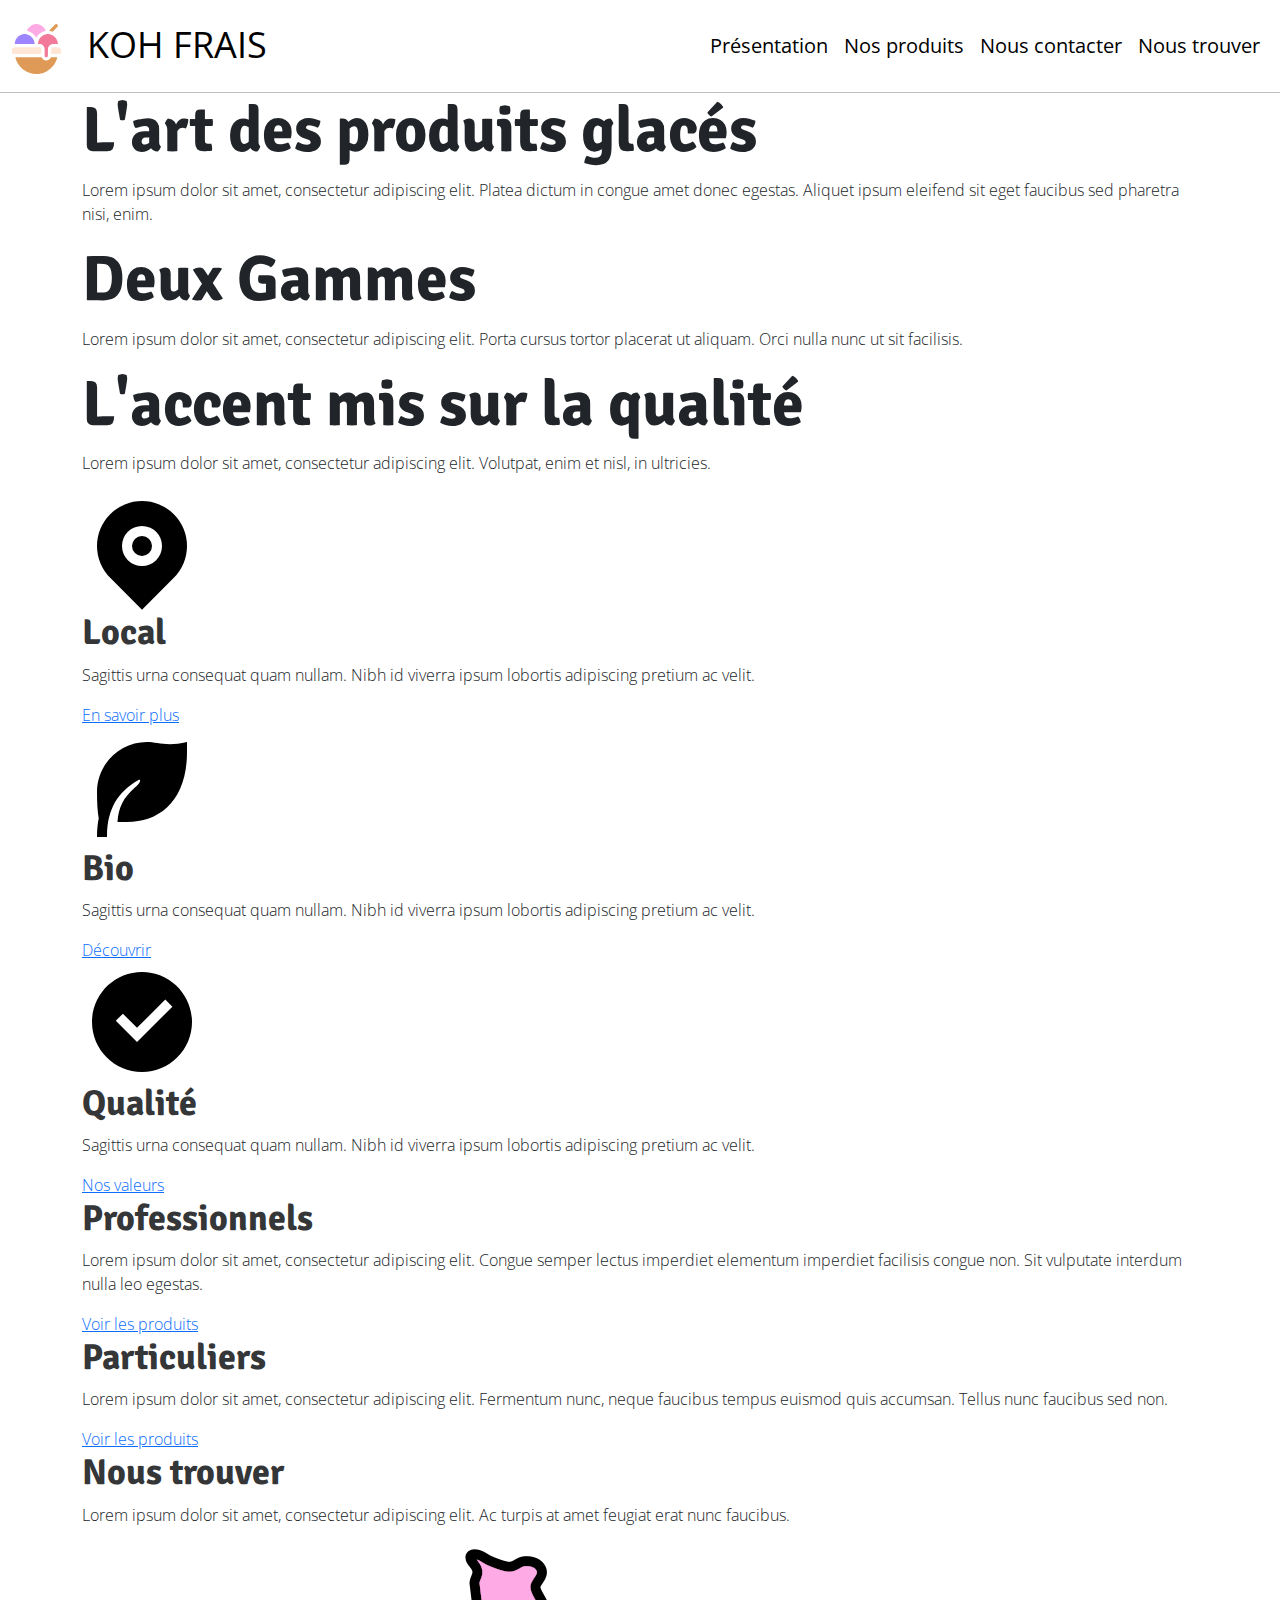
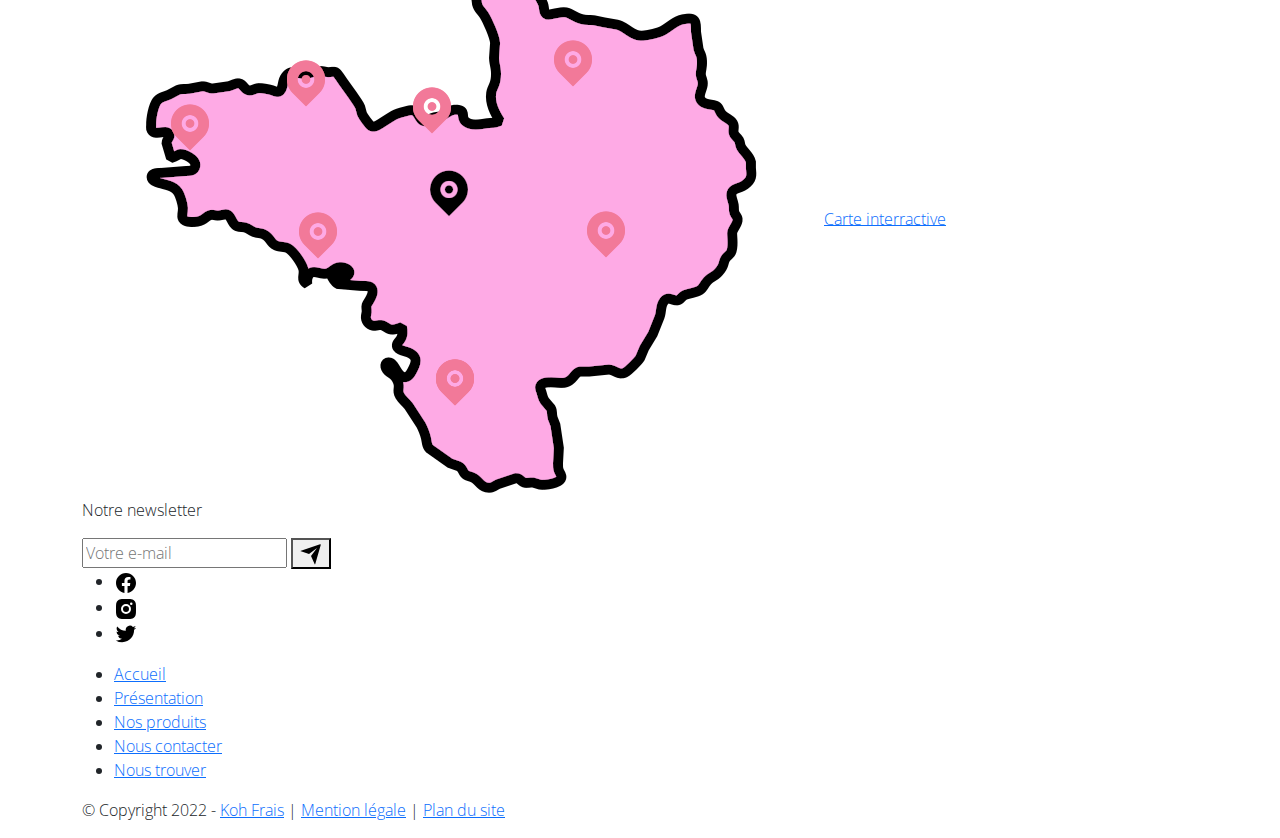
==== commit 30344605: "Alignement et position de la barre" ====
--- a/index.html
+++ b/index.html
@@ -19,7 +19,7 @@
                 <button class="navbar-toggler" type="button" data-bs-toggle="collapse" data-bs-target="#header_liens" aria-controls="header_liens" aria-expanded="false" aria-label="Afficher le menu">
                     <img src="assets/icones/menu.svg" alt="Icone Hamburger" height="50" width="50">
                 </button>
-                <div class="collapse navbar-collapse" id="header_liens">
+                <div class="collapse navbar-collapse justify-content-end" id="header_liens">
                     <ul class="navbar-nav">
                         <li class="nav-item"><a class="nav-link" href="#">Présentation</a></li>
                         <li class="nav-item"><a class="nav-link" href="#">Nos produits</a></li>
--- a/style/style.css
+++ b/style/style.css
@@ -44,6 +44,14 @@
 }
 
 /* Barre de navigation */
+body > header {
+    /* sticky ne fait pas sortir le bloc du flux et garde sa taille */
+    position: sticky;
+    top: 0;
+    border-bottom: 1px solid rgba(0, 0, 0, .25);
+    background-color: white;
+}
+
 body > header .navbar-brand {
     font-size: 36px;
     color: black;
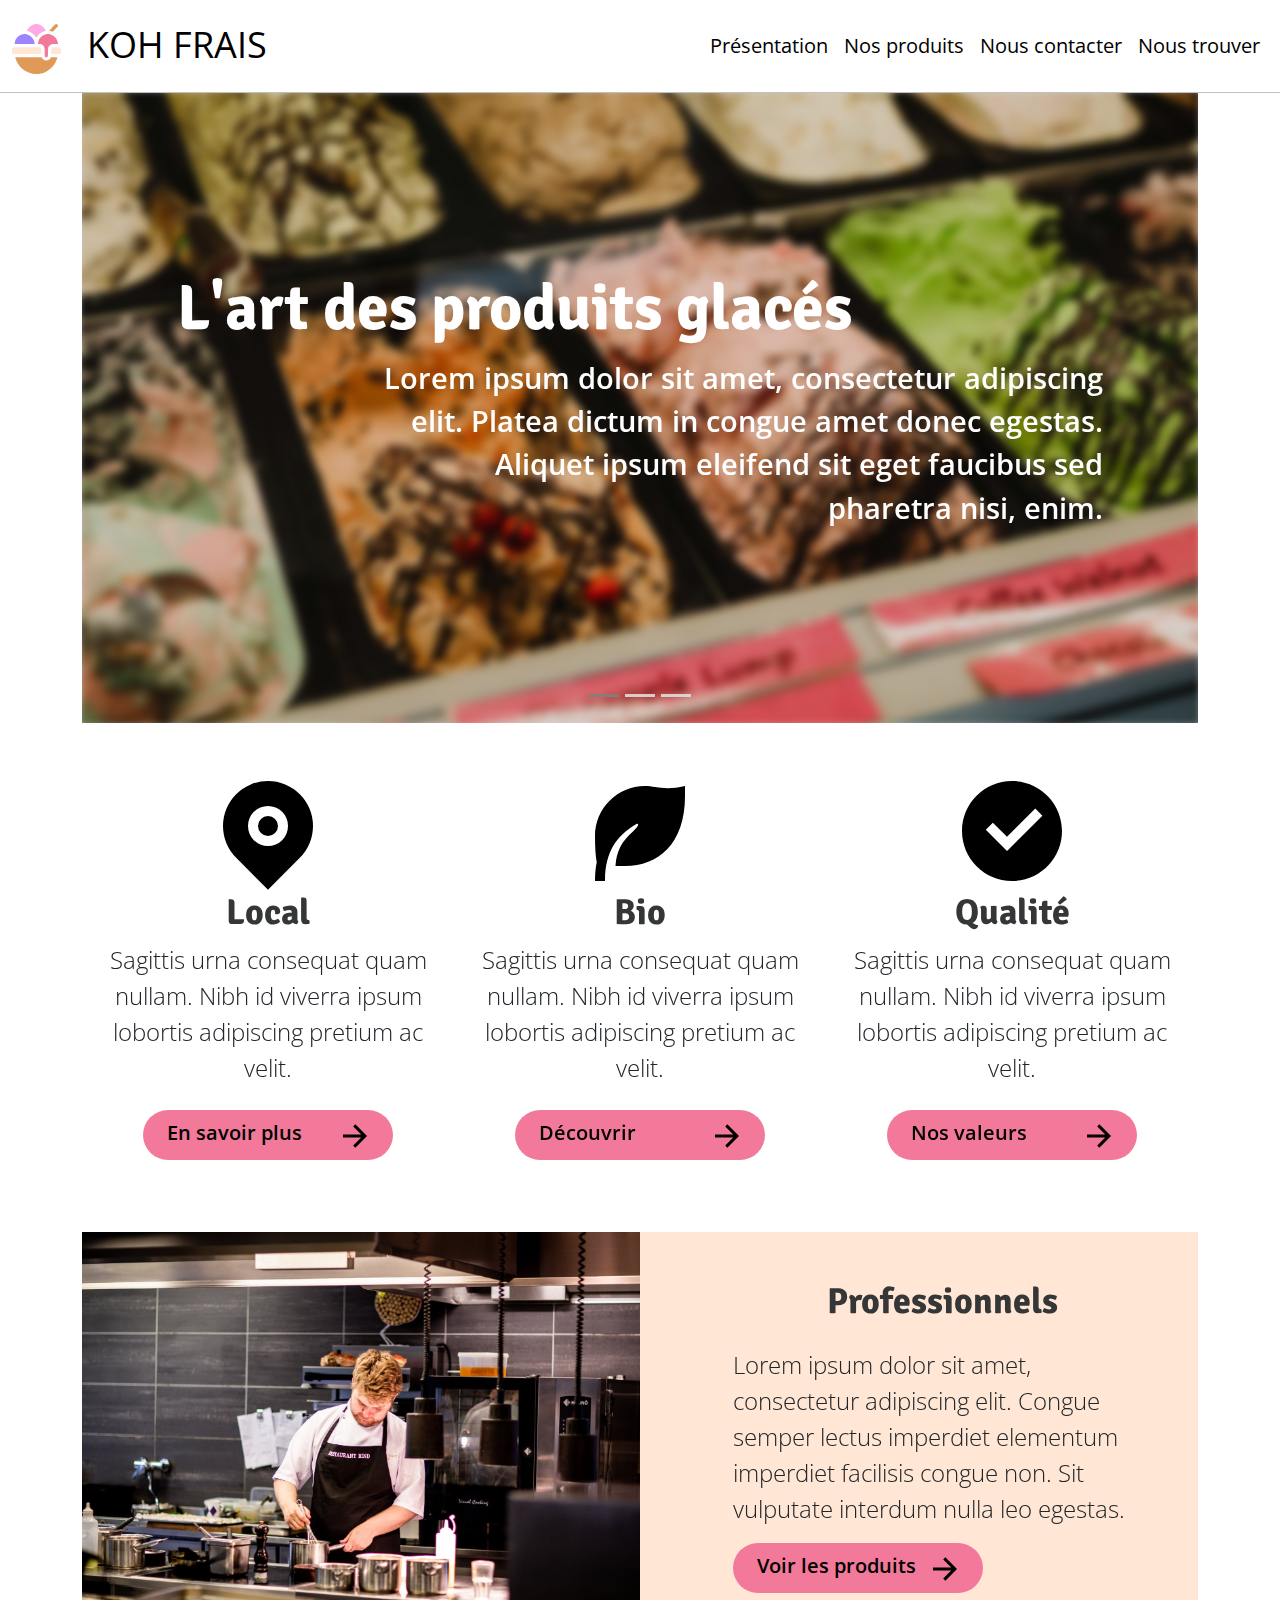
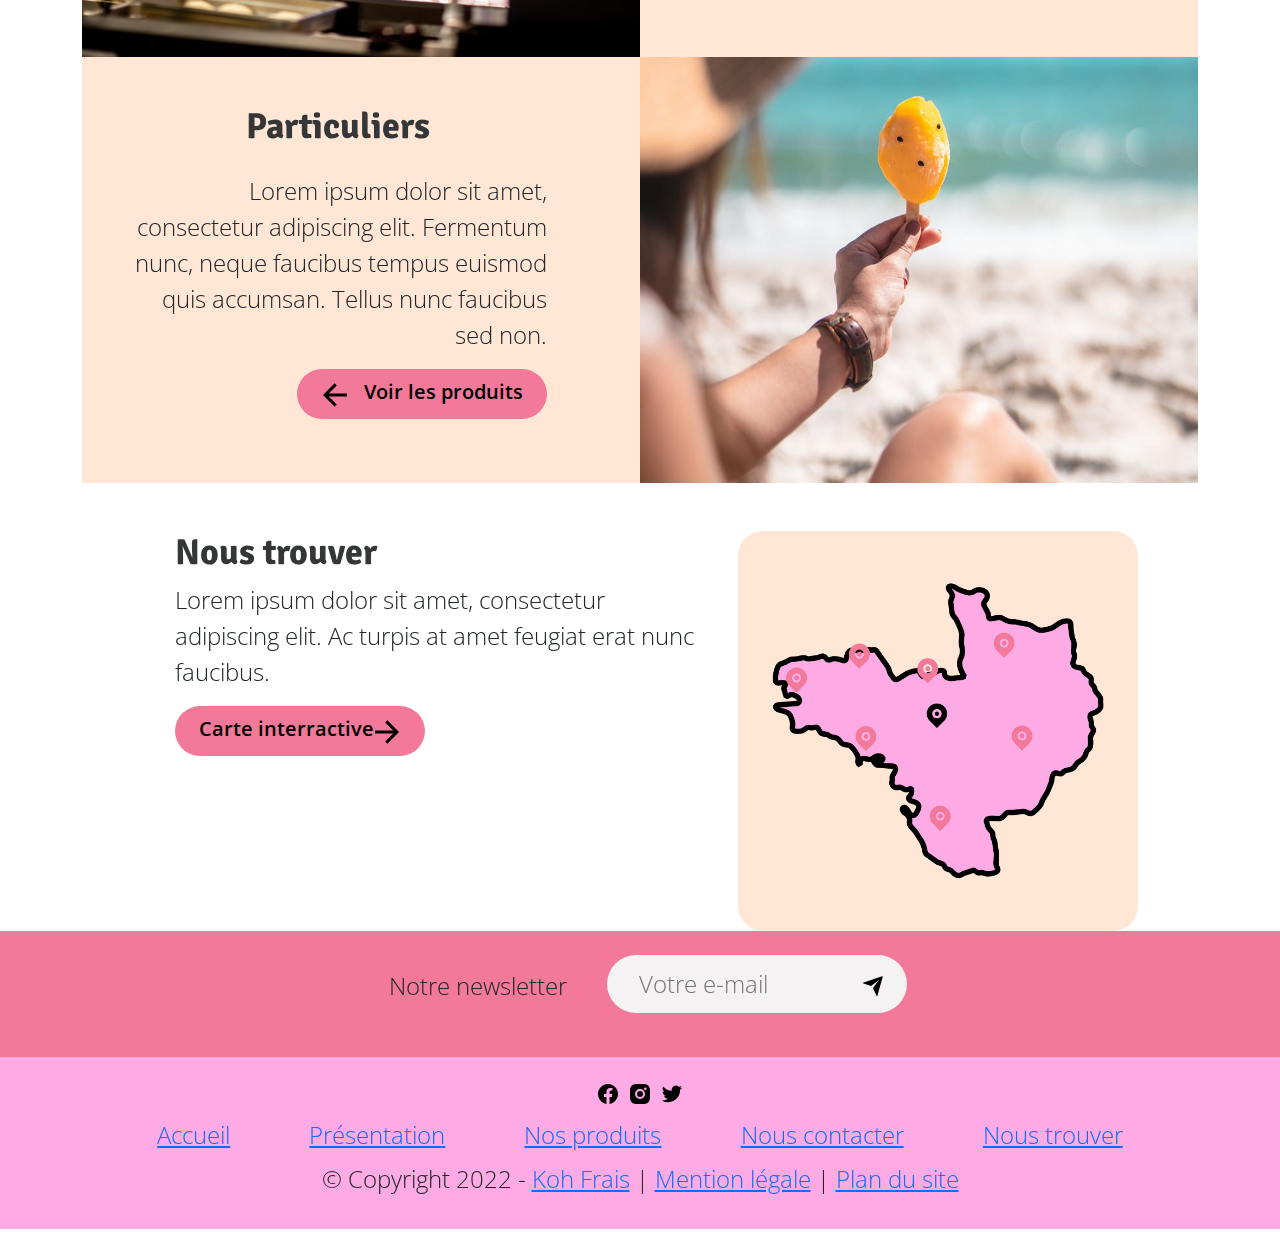
==== commit bef963fe: "Ajout du style du header" ====
--- a/index.html
+++ b/index.html
@@ -6,6 +6,7 @@
     <title>Accueil - KohFrais</title>
     <link rel="stylesheet" href="style/bootstrap/bootstrap.css">
     <link rel="stylesheet" href="style/style.css">
+    <link rel="stylesheet" href="style/accueil.css">
 </head>
 
 <body>
@@ -30,130 +31,198 @@
             </div>
         </nav>
     </header>
-    
-    <div class="container">
-    
-        <main>
-            <header>
-                <div id="slide1">
+
+    <main class="container">
+        <header id="carousel_accueil" class="carousel slide mb-5" data-bs-ride="carousel">
+            <div class="carousel-indicators d-none d-md-flex">
+                <!-- Indicateurs de slide -->
+                <button type="button" data-bs-target="#carousel_accueil" data-bs-slide-to="0" class="active"
+                    aria-current="true" aria-label="Slide 1"></button>
+                <button type="button" data-bs-target="#carousel_accueil" data-bs-slide-to="1"
+                    aria-label="Slide 2"></button>
+                <button type="button" data-bs-target="#carousel_accueil" data-bs-slide-to="2"
+                    aria-label="Slide 2"></button>
+            </div>
+
+            <div class="carousel-inner">
+                <div id="slide1" class="carousel-item active">
                     <!-- Première slide -->
-                    <!-- L'image sera en fond en CSS -->
-                    <h1>L'art des produits glacés</h1>
-                    <p>Lorem ipsum dolor sit amet, consectetur adipiscing elit. Platea dictum in congue amet donec egestas.
-                        Aliquet ipsum eleifend sit eget faucibus sed pharetra nisi, enim.</p>
-                </div>
-                <div id="slide2">
+                    <div>
+                        <!-- Image de fond -->
+                    </div>
+                    <div class="w-100 h-100 d-flex flex-column justify-content-center">
+                        <!-- Les lignes sont centrées verticalement -->
+                        <div class="row">
+                            <h1 class="col-10 offset-1">L'art des produits glacés</h1>
+                        </div>
+                        <div class="row">
+                            <p class="col-8 offset-3 text-end">
+                                Lorem ipsum dolor sit amet, consectetur adipiscing elit. Platea dictum in congue
+                                amet donec egestas.
+                                Aliquet ipsum eleifend sit eget faucibus sed pharetra nisi, enim.
+                            </p>
+                        </div>
+                    </div>
+                </div>
+                <div id="slide2" class="carousel-item">
                     <!-- Deuxième slide, avec d'une part l'image et d'autre part le contenu -->
-                    <div></div>
-                    <div>
-                        <h1>Deux Gammes</h1>
-                        <p>Lorem ipsum dolor sit amet, consectetur adipiscing elit. Porta cursus tortor placerat ut aliquam.
-                            Orci nulla nunc ut sit facilisis.</p>
-                    </div>
-                </div>
-                <div id="slide3">
+                    <div class="row h-100">
+                        <div class="col-6 col-md-7 h-100"></div>
+                        <div class="col-6 col-md-5 h-100 d-flex flex-column justify-content-evenly">
+                            <h1 class="px-4">Deux Gammes</h1>
+                            <p class="px-4">Lorem ipsum dolor sit amet, consectetur adipiscing elit. Porta cursus
+                                tortor placerat ut aliquam.
+                                Orci nulla nunc ut sit facilisis.</p>
+                            <a href="#gammes" class="px-4 btn-lg rounded-pill mx-5 w-auto">Découvrir</a>
+                        </div>
+                    </div>
+                </div>
+                <div id="slide3" class="carousel-item">
                     <!-- Troisième slide, avec d'une part le contenu et d'autre part l'image -->
-                    <div>
-                        <h1>L'accent mis sur la qualité</h1>
-                        <p>Lorem ipsum dolor sit amet, consectetur adipiscing elit. Volutpat, enim et nisl, in ultricies.
-                        </p>
-                    </div>
-                </div>
-                <div>
-                    <!-- Indicateurs de slide -->
-                    <span></span>
-                    <span></span>
-                    <span></span>
-                </div>
-            </header>
-    
-            <article>
-                <!-- Zone de mise en avant -->
-                <div>
+                    <div class="row h-100">
+                        <div class="col-6 col-md-5 h-100 d-flex flex-column justify-content-evenly">
+                            <h1 class="px-4">L'accent mis sur la qualité</h1>
+                            <p class="px-4">Lorem ipsum dolor sit amet, consectetur adipiscing elit. Volutpat, enim
+                                et nisl, in ultricies.
+                            </p>
+                        </div>
+                        <div class="col-6 col-md-7 h-100"></div>
+                    </div>
+                </div>
+            </div>
+
+            <!-- Boutons de navigation de slide dans les petites tailles d'écran -->
+            <button class="carousel-control-prev d-md-none flex-column justify-content-end" type="button"
+                data-bs-target="#carousel_accueil" data-bs-slide="prev">
+                <span class="carousel-control-prev-icon" aria-hidden="true"></span>
+                <span class="visually-hidden">Précédent</span>
+            </button>
+            <button class="carousel-control-next d-md-none flex-column justify-content-end" type="button"
+                data-bs-target="#carousel_accueil" data-bs-slide="next">
+                <span class="carousel-control-next-icon" aria-hidden="true"></span>
+                <span class="visually-hidden">Suivant</span>
+            </button>
+
+        </header>
+
+        <article class="d-flex flex-column flex-lg-row align-items-center mb-5 align-items-lg-start">
+            <!-- Zone de mise en avant -->
+            <div class="d-flex flex-lg-column col-11 col-lg-4 align-items-center mb-4 text-lg-center">
+                <div class="col-3 col-lg-12 text-center">
                     <img src="assets/icones/map-pin.svg" alt="icone local">
                     <h2>Local</h2>
-                    <p>Sagittis urna consequat quam nullam. Nibh id viverra ipsum lobortis adipiscing pretium ac velit.</p>
-                    <a href="#">En savoir plus</a>
-                </div>
-                <div>
+                </div>
+                <p class="mb-4 ps-3 pe-lg-3">Sagittis urna consequat quam nullam. Nibh id viverra ipsum lobortis
+                    adipiscing pretium ac velit.</p>
+                <a href="#" class="d-none d-lg-inline btn-lg rounded-pill px-4 text-start">En savoir plus</a>
+            </div>
+            <div class="d-flex flex-lg-column col-11 col-lg-4 align-items-center mb-4 text-lg-center">
+                <div class="col-3 col-lg-12 text-center">
                     <img src="assets/icones/feuille.svg" alt="icone bio">
                     <h2>Bio</h2>
-                    <p>Sagittis urna consequat quam nullam. Nibh id viverra ipsum lobortis adipiscing pretium ac velit.</p>
-                    <a href="#">Découvrir</a>
-                </div>
-                <div>
+                </div>
+                <p class="mb-4 ps-3 pe-lg-3">Sagittis urna consequat quam nullam. Nibh id viverra ipsum lobortis
+                    adipiscing pretium ac velit.</p>
+                <a href="#" class="d-none d-lg-inline btn-lg rounded-pill px-4 text-start">Découvrir</a>
+            </div>
+            <div class="d-flex flex-lg-column col-11 col-lg-4 align-items-center mb-4 text-lg-center">
+                <div class="col-3 col-lg-12 text-center">
                     <img src="assets/icones/checkbox.svg" alt="icone qualité">
                     <h2>Qualité</h2>
-                    <p>Sagittis urna consequat quam nullam. Nibh id viverra ipsum lobortis adipiscing pretium ac velit.</p>
-                    <a href="#">Nos valeurs</a>
-                </div>
-            </article>
-    
-            <!-- Zone de mise en avant pour les pros et les particuliers -->
-            <article>
-                <div>
-                    <div>
-                        <!-- Image pour les pros -->
-                    </div>
-                    <div>
-                        <h2>Professionnels</h2>
-                        <p>Lorem ipsum dolor sit amet, consectetur adipiscing elit. Congue semper lectus imperdiet elementum
+                </div>
+                <p class="mb-4 ps-3 pe-lg-3">Sagittis urna consequat quam nullam. Nibh id viverra ipsum lobortis
+                    adipiscing pretium ac velit.</p>
+                <a href="#" class="d-none d-lg-inline btn-lg rounded-pill px-4 text-start">Nos valeurs</a>
+            </div>
+        </article>
+
+        <!-- Zone de mise en avant pour les pros et les particuliers -->
+        <article id="gammes" class="mb-5">
+            <div class="h-50 d-flex flew-row">
+                <div class="d-none d-md-block">
+                </div>
+                <div class="my-5">
+                    <div class="col-10 col-md-9 offset-1 offset-md-2 mb-2">
+                        <h2 class="text-center mb-4">Professionnels</h2>
+                        <p>Lorem ipsum dolor sit amet, consectetur adipiscing elit. Congue semper lectus imperdiet
+                            elementum
                             imperdiet facilisis congue non. Sit vulputate interdum nulla leo egestas.</p>
-                        <a href="gamme_pro.html">Voir les produits</a>
-                    </div>
-                </div>
-                <div>
-                    <div>
-                        <h2>Particuliers</h2>
-                        <p>Lorem ipsum dolor sit amet, consectetur adipiscing elit. Fermentum nunc, neque faucibus tempus
+                        <p class="text-center text-md-start">
+                            <a href="gamme_pro.html" class="btn-lg rounded-pill px-4">Voir les produits</a>
+                        </p>
+                    </div>
+                </div>
+            </div>
+            <div class="h-50 d-flex flew-row">
+                <div class="mb-5 mt-md-5">
+                    <div class="col-10 col-md-9 offset-1 text-md-end">
+                        <h2 class="text-center mb-4">Particuliers</h2>
+                        <p>Lorem ipsum dolor sit amet, consectetur adipiscing elit. Fermentum nunc, neque faucibus
+                            tempus
                             euismod quis accumsan. Tellus nunc faucibus sed non.</p>
-                        <a href="#">Voir les produits</a>
-                    </div>
-                    <div>
-                        <!-- Image pour les particuliers -->
-                    </div>
-                </div>
-            </article>
-    
-            <article>
-                <h2>Nous trouver</h2>
-                <p>Lorem ipsum dolor sit amet, consectetur adipiscing elit. Ac turpis at amet feugiat erat nunc faucibus.
+                        <p class="text-center text-md-end">
+                            <a href="#" class="btn-lg btn-left rounded-pill px-4">Voir les produits</a>
+                        </p>
+                    </div>
+                </div>
+                <div class="d-none d-md-block">
+                    <!-- Image pour les particuliers -->
+                </div>
+            </div>
+        </article>
+
+        <article class="d-flex flex-column flex-lg-row col-lg-10 offset-lg-1">
+            <div>
+                <h2 class="text-center text-lg-start">Nous trouver</h2>
+                <p class="col-10 offset-1 col-lg-12 offset-lg-0">Lorem ipsum dolor sit amet, consectetur adipiscing elit. Ac turpis at amet feugiat erat nunc
+                    faucibus.
                 </p>
-                <img src="assets/carte_bretagne_accueil.png" alt="Carte de la Bretagne" />
-                <a href="nous_trouver.html">Carte interractive</a>
-            </article>
-        </main>
-    
-        <footer>
+                <a class="btn-lg rounded-pill px-4 offset-7 d-none d-lg-inline-block col-lg-12 offset-lg-0" href="nous_trouver.html">Carte interractive</a>
+            </div>
             <div>
-                <p>Notre newsletter</p>
-                <form action="post">
-                    <input type="text" placeholder="Votre e-mail">
-                    <button><img src="assets/icones/envoyer.svg" alt=""></button>
-                    <!-- texte temporaire pour montrer le bouton de validation-->
-                </form>
-            </div>
-    
-            <div>
-                <ul>
-                    <li><img src="assets/icones/facebook.svg" alt="Facebook"></li>
-                    <li><img src="assets/icones/instagram.svg" alt="Instagram"></li>
-                    <li><img src="assets/icones/twitter.svg" alt="Twitter"></li>
-                </ul>
-                <ul>
-                    <li><a href="index.html">Accueil</a></li>
-                    <li><a href="#">Présentation</a></li>
-                    <li><a href="#">Nos produits</a></li>
-                    <li><a href="#">Nous contacter</a></li>
-                    <li><a href="nous_trouver.html">Nous trouver</a></li>
-                </ul>
-                <p>© Copyright 2022 - <a href="#">Koh Frais</a> | <a href="#">Mention légale</a> | <a href="#">Plan du
-                        site</a></p>
-            </div>
-        </footer>
-    </div>
+                <img id="carte" class="offset-1" src="assets/carte_bretagne_accueil.png" alt="Carte de la Bretagne" />
+                <a class="btn-lg rounded-pill px-4 offset-7 d-lg-none" href="nous_trouver.html">Carte interractive</a>
+            </div>
+        </article>
+    </main>
+
+    <footer>
+        <div class="py-4">
+           <div class="text-center container d-flex justify-content-center align-items-center">
+              <p>Notre newsletter</p>
+              <form action="#">
+                 <input type="text" placeholder="Votre e-mail">
+                 <button>
+                    <img src="assets/icones/envoyer.svg" alt="Logo envoyer">
+                 </button>
+              </form>
+           </div>
+        </div>
+
+
+
+        <div class="py-3 mb-3">
+           <div class="text-center container">
+              <ul class="nav justify-content-center">
+                 <li class="nav-item"><img src="assets/icones/facebook.svg" alt=""></li>
+                 <li class="nav-item"><img src="assets/icones/instagram.svg" alt=""></li>
+                 <li class="nav-item"><img src="assets/icones/twitter.svg" alt=""></li>
+              </ul>
+              <ul class="nav justify-content-evenly my-2">
+                 <li class="nav-item"><a href="index.html">Accueil</a></li>
+                 <li class="nav-item"><a href="#">Présentation</a></li>
+                 <li class="nav-item"><a href="#">Nos produits</a></li>
+                 <li class="nav-item"><a href="#">Nous contacter</a></li>
+                 <li class="nav-item"><a href="nous_trouver.html">Nous trouver</a></li>
+              </ul>
+              <p>© Copyright 2022 - <a href="#">Koh Frais</a> | <a href="#">Mention légale</a> | <a href="#">Plan du
+                 site</a>
+              </p>
+           </div>
+        </div>
+     </footer>
 
     <script src="script/bootstrap/bootstrap.bundle.min.js"></script>
 </body>
 
-</html>+</html>
--- a/style/style.css
+++ b/style/style.css
@@ -24,6 +24,7 @@
 
 body {
     font-family: "Open Sans Light", sans-serif;
+    font-size: 1.5rem;
 }
 
 strong, em {
@@ -43,6 +44,397 @@
     color: #343637;
 }
 
+/* slider */
+#carousel_accueil, #carousel_accueil > div > div {
+    height: 70vh;
+    min-height: 500px;
+}
+
+#carousel_accueil #slide1 {
+    position: relative;
+    color: white;
+    overflow: hidden;
+}
+
+#carousel_accueil #slide1 p {
+    font-family: "Open Sans SemiBold", sans-serif;
+    font-size: 1.8rem;
+}
+
+#carousel_accueil #slide1 > div:first-child {
+    /* Fond de la slide */
+    position: absolute;
+    z-index: -1;
+    background-image: url("../image/bac_glace.jpg");
+    background-size: cover;
+    background-position: center;
+    filter: blur(4px);
+
+    /* Enlever les bords blancs dus au flou */
+    height: calc(100% + 8px);
+    width: calc(100% + 8px);
+    left: -4px;
+    top: -4px;
+}
+
+#carousel_accueil #slide1 > div:last-child {
+    background-color: #00000020;
+}
+
+#carousel_accueil #slide2 > div > div:first-child {
+    background-image: url("../image/coupe_individuelle.jpg");
+    background-size: cover;
+    background-position: center;
+}
+
+#carousel_accueil #slide3 > div > div:last-child {
+    background-image: url("../image/personne_farine.jpeg");
+    background-size: cover;
+    background-position: center;
+}
+
+/* Indicateurs du sliders */
+
+#carousel_accueil .carousel-indicators * {
+    opacity: 0.9 !important;
+}
+
+#carousel_accueil .carousel-indicators :not(.active) {
+    background-color: #DDDDDD;
+}
+#carousel_accueil .carousel-indicators .active {
+    background-color: #808080;
+}
+
+#carousel_accueil .carousel-control-next-icon {
+    background-image: url("../assets/icones/slider-suivant.svg") !important;
+}
+
+#carousel_accueil .carousel-control-prev-icon {
+    background-image: url("../assets/icones/slider-precedent.svg") !important;
+}
+
+#carousel_accueil .carousel-control-next-icon, #carousel_accueil .carousel-control-prev-icon {
+    height: 75px;
+    width: 75px;
+}
+
+/* Zone de mide en avant */
+
+#carousel_accueil + article img {
+    height: 120px;
+    width: 120px;
+}
+
+/* Zone des gammes */
+#gammes {
+    background-color: #FFE6D5;
+}
+
+#gammes > div:first-child > div:first-child {
+    background-image: url("../image/chef_cuisine.jpeg");
+    background-size: cover;
+    background-position: center;
+}
+
+#gammes > div > div {
+    width: 50%;
+}
+
+#gammes > div:last-child > div:last-child {
+    background-image: url("../image/glace_plage.jpeg");
+    background-size: cover;
+    background-position: center;
+}
+
+/* Boutons à flèches */
+
+.btn-lg {
+    display: inline-block;
+    background-color: #F27999;
+    text-decoration: none;
+    color: black;
+    font-family: "Open Sans SemiBold";
+    width: 250px;
+    height: 50px;
+    position: relative;
+}
+
+.btn-lg::after {
+    content: url("../assets/icones/fleche-droite.svg");
+    display: inline;
+    position: absolute;
+    right: 20px;
+    transition: right 200ms, left 200ms;
+}
+
+.btn-lg:hover {
+    color: black;
+}
+
+.btn-left::after {
+    /* Version flèche à gauche */
+    content: url("../assets/icones/fleche-gauche.svg") !important;
+    right: unset;
+    left: 20px;
+}
+
+.btn-lg:hover::after {
+    right: 10px;
+}
+
+.btn-left:hover::after {
+    /* Version flèche à gauche */
+    right: unset;
+    left: 10px;
+}
+
+/* Zone nous trouver */
+#gammes + article img {
+    background-color: #FFE6D5;
+    border-radius: 25px;
+    object-fit: contain;
+    object-position: center;
+    height: 400px;
+    width: 400px;
+}
+
+#gammes + article img + a {
+    position: relative;
+    top: -25px;
+}
+
+/* Point de rupture bootstrap md */
+@media screen and (max-width: 991px) {
+    header + article img {
+        height: 90px;
+        width: 90px;
+    }
+
+    #gammes > div > div {
+        width: 100%;
+    }
+
+    #gammes {
+        height: auto;
+    }
+    #gammes + article img {
+        height: unset;
+        width: 75%;
+    }
+}
+
+@media screen and (max-width: 767px) {
+    .btn-lg::after, .btn-left::after {
+        /* Suppresion de la flèche dans les petits formats */
+        content: none !important;
+    }
+}
+caption {
+    color: black;
+}
+
+.accordion-button {
+    font-size: 1.5rem;
+}
+
+.accordion-button span {
+    position: relative;
+    width: 40px;
+    height: 40px;
+}
+
+.accordion-button span img {
+    position: absolute;
+    top: 0;
+    left: 0;
+}
+
+.accordion-button.collapsed span img:first-child {
+    display: none;
+}
+
+.accordion-button:not(.collapsed) span img:last-child {
+    display: none;
+}
+
+.btn-success {
+    background-color: #F27999;
+    border-color: #F27999;
+}
+@media screen and (max-width: 991px) {
+    table.w-75 {
+        width: 100%!important;
+    }
+    main h1 {
+        text-align: center;
+        font-size: 3rem;
+    }
+}
+
+
+/* FOOTER*/
+body > footer > div:first-child {
+    background-color: #F27999;
+}
+
+body > footer > div:last-child {
+    background-color: #FEAAE5;
+}
+
+body > footer .nav-item {
+    padding-left: 4px;
+    padding-right: 4px;
+}
+
+body > footer form{
+    display: flex;
+    align-items: center;
+    justify-content: center;
+    margin-left: 40px;
+}
+
+body > footer input {
+    background-color: #f4f2f2;
+    border: none;
+    padding: .7rem 2rem;
+    border-radius: 100px;
+    margin-right: -3.25rem;
+    width: 300px;
+    margin-bottom: 20px;
+}
+
+body > footer button {
+    border: none;
+    background-color: #f4f2f2;
+    margin-bottom: 20px;
+}
+
+figure a img{
+    width: 100%;
+    height: 100%;
+    object-fit: cover;
+}
+.icon{
+    width: 30px;
+    height: 30px;
+    object-fit: contain;
+}
+.titre-icon{
+    display: flex;
+    align-items:baseline;
+    justify-content: flex-start;
+}
+.titre-icon h2{
+    margin-left: 20px;
+}
+
+.liens_internes {
+    padding: 0;
+}
+
+.liens_internes li {
+    list-style-type: none;
+    display: inline;
+    margin-right: 20px;
+}
+.liens_internes a{
+    color: #f27999;
+}
+.liens_internes a:hover{
+    color: #f27999;
+}
+
+/*CARTES*/
+.justify-content-between figure {
+    position: relative;
+    width: 45%;
+    aspect-ratio: 1/1;
+}
+.overlay{ 
+    background-image: linear-gradient(to bottom, transparent, black);
+    position: absolute;
+    top: 50%;
+    left: 0;
+    width: 100%;
+    height: 50%;
+    color: #fff;
+}
+.overlay p{
+    margin-left: 10%;
+}
+.overlay p:first-child{
+    font-family: "Open Sans SemiBold";
+    position: absolute;
+    top: 20%;
+    left: 0px;
+    font-weight: bold;
+}
+.overlay p:last-child{
+    position: absolute;
+    top: 50%;
+}
+.absolute{
+    position: absolute;
+    top: 20px;
+    right: 20px;
+    display: flex;
+}
+
+.absolute .circle:last-child{
+    margin-left:20px;
+}
+
+.circle{
+    width: 50px;
+    height: 50px;
+    background-color: #343637;
+    display: flex;
+    justify-content: center;
+    align-items: center;
+}
+
+.section_rose{
+    background: #feaae5;
+}
+
+/*FILE DARIANE*/
+.breadcrumb-item a{
+    color:#f27999;
+}
+
+@media screen and (max-width: 991px) {
+    .justify-content-between figure {
+        aspect-ratio: unset;
+        width: 100%;
+        height: 350px;
+    }
+}
+img {
+    object-fit: cover;
+    object-position: center;
+}
+
+.logo
+{
+    width: 50px;
+    height: 50px;
+}
+
+
+.image-principale img
+{
+    object-fit: cover;
+    object-position: center;
+    width: 100%;
+    height: 60vh;
+    box-shadow: 10px 10px 15px rgba(0, 0, 0, .25);
+}
+
+
+img.contain {
+    object-fit: contain;
+}
 /* Barre de navigation */
 body > header {
     /* sticky ne fait pas sortir le bloc du flux et garde sa taille */
@@ -50,6 +442,7 @@
     top: 0;
     border-bottom: 1px solid rgba(0, 0, 0, .25);
     background-color: white;
+    z-index: 2;
 }
 
 body > header .navbar-brand {
@@ -77,4 +470,4 @@
     body > header .nav-link {
         margin: auto 30px;
     }
-}+}
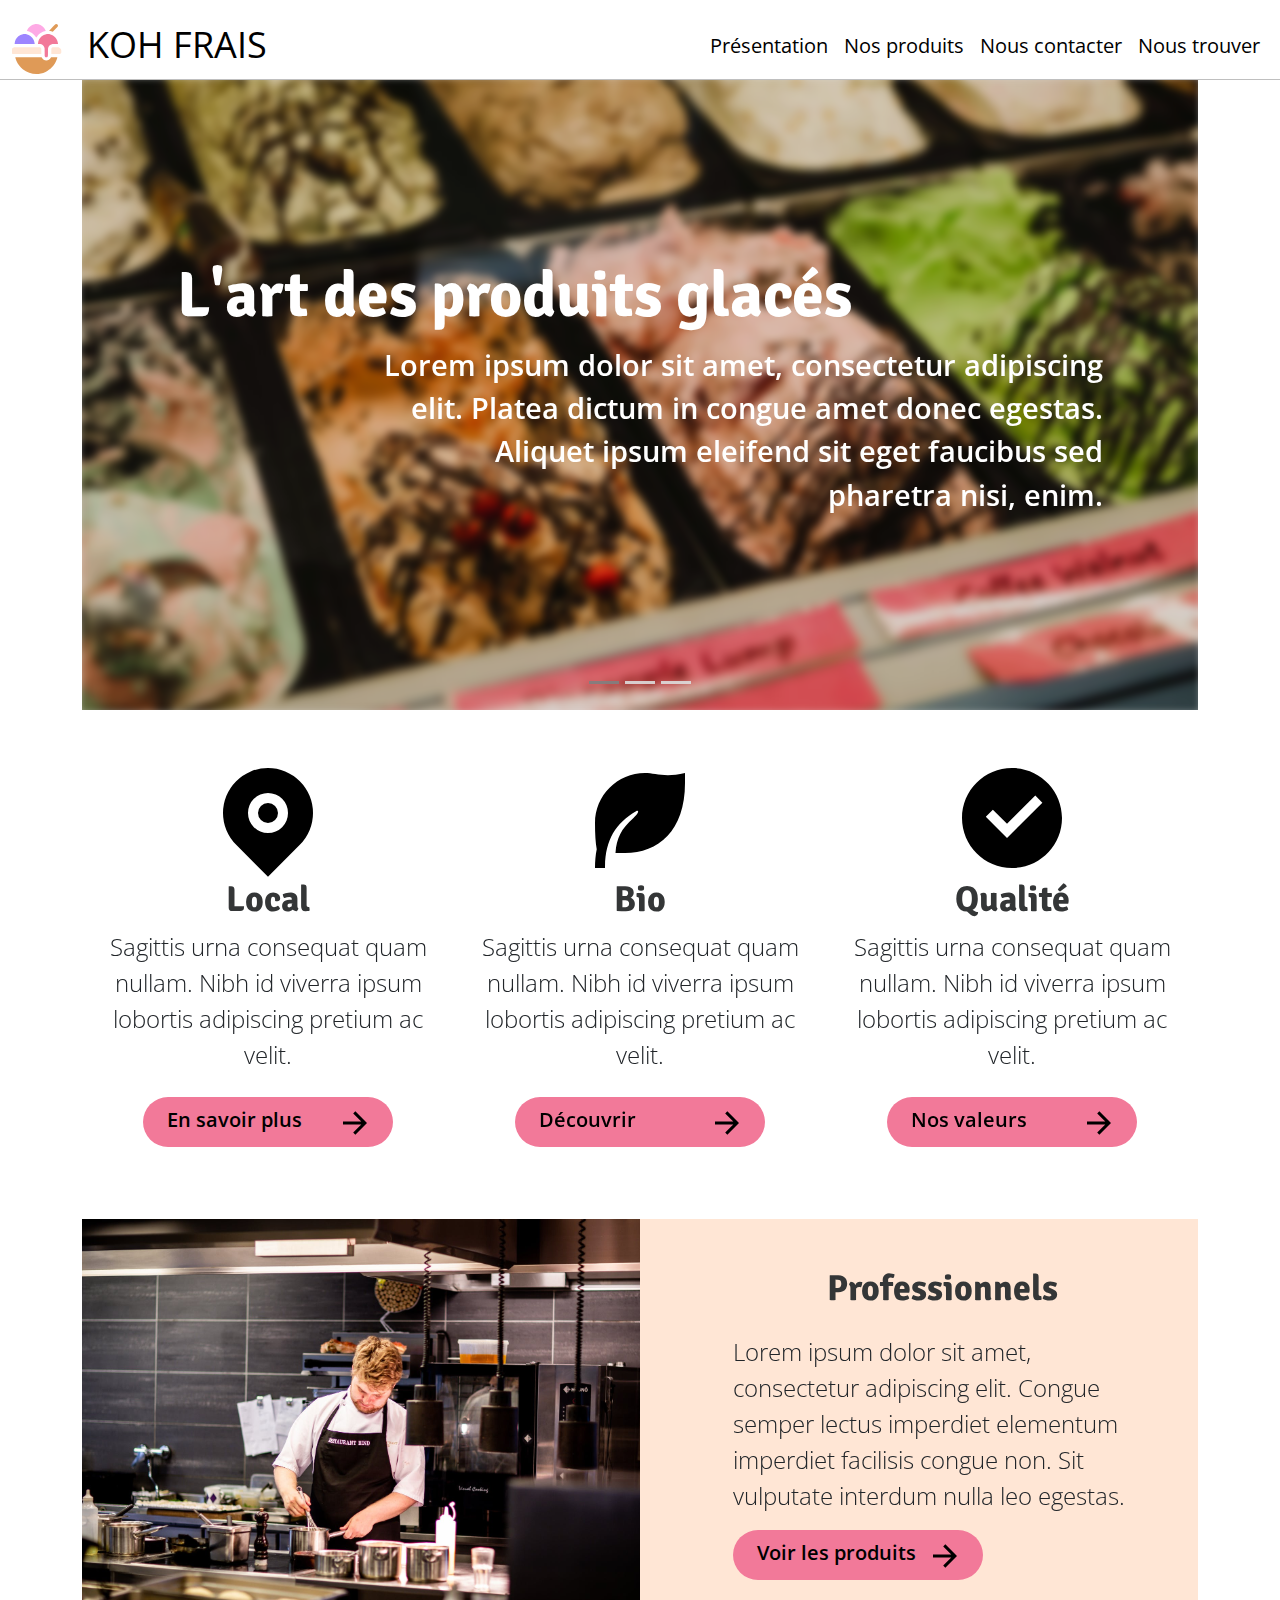
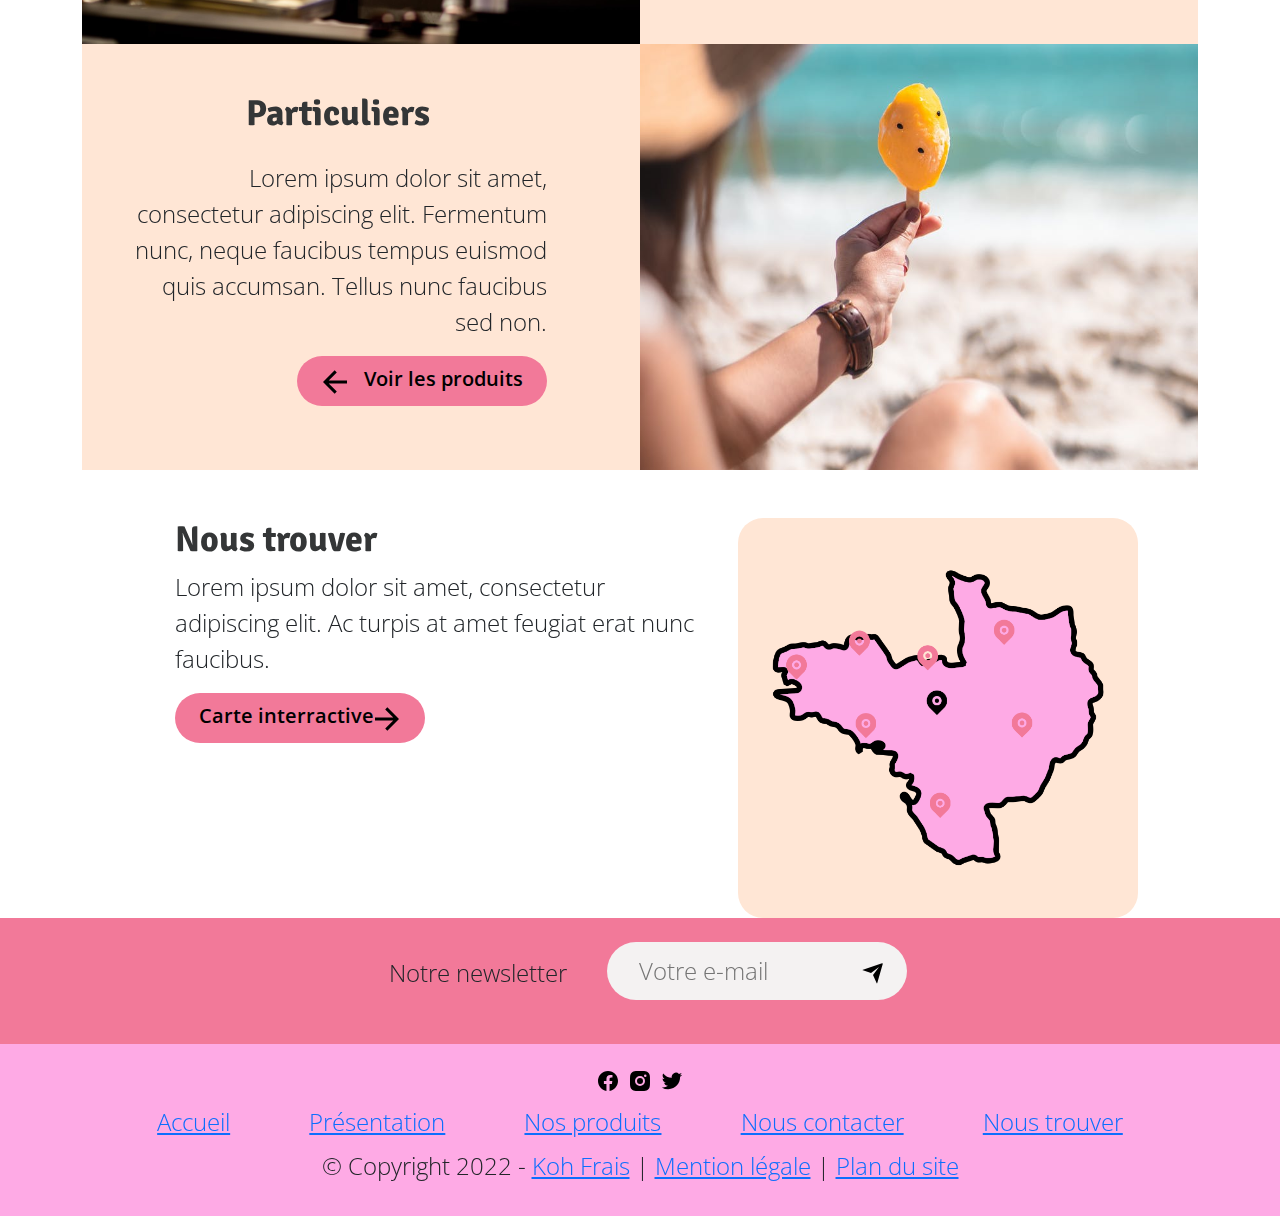
==== commit 74bceff5: "Copie de la barre de navigation sur chaque page" ====
--- a/index.html
+++ b/index.html
@@ -24,7 +24,7 @@
                     <ul class="navbar-nav">
                         <li class="nav-item"><a class="nav-link" href="#">Présentation</a></li>
                         <li class="nav-item"><a class="nav-link" href="#">Nos produits</a></li>
-                        <li class="nav-item"><a class="nav-link" href="#">Nous contacter</a></li>
+                        <li class="nav-item"><a class="nav-link" href="nous_contacter.html">Nous contacter</a></li>
                         <li class="nav-item"><a class="nav-link" href="nous_trouver.html">Nous trouver</a></li>
                     </ul>
                 </div>
--- a/style/style.css
+++ b/style/style.css
@@ -25,6 +25,8 @@
 body {
     font-family: "Open Sans Light", sans-serif;
     font-size: 1.5rem;
+    /* Laisser la place à la barre de navigation */
+    padding-top: 80px;
 }
 
 strong, em {
@@ -438,11 +440,13 @@
 /* Barre de navigation */
 body > header {
     /* sticky ne fait pas sortir le bloc du flux et garde sa taille */
-    position: sticky;
+    position: fixed;
+    width: 100%;
+    height: 80px;
     top: 0;
     border-bottom: 1px solid rgba(0, 0, 0, .25);
     background-color: white;
-    z-index: 2;
+    z-index: 3;
 }
 
 body > header .navbar-brand {
@@ -465,6 +469,7 @@
     body > header .nav-item {
         height: 80px;
         border-bottom: 2px solid rgba(0, 0, 0, .25);
+        background-color: white;
     }
 
     body > header .nav-link {
